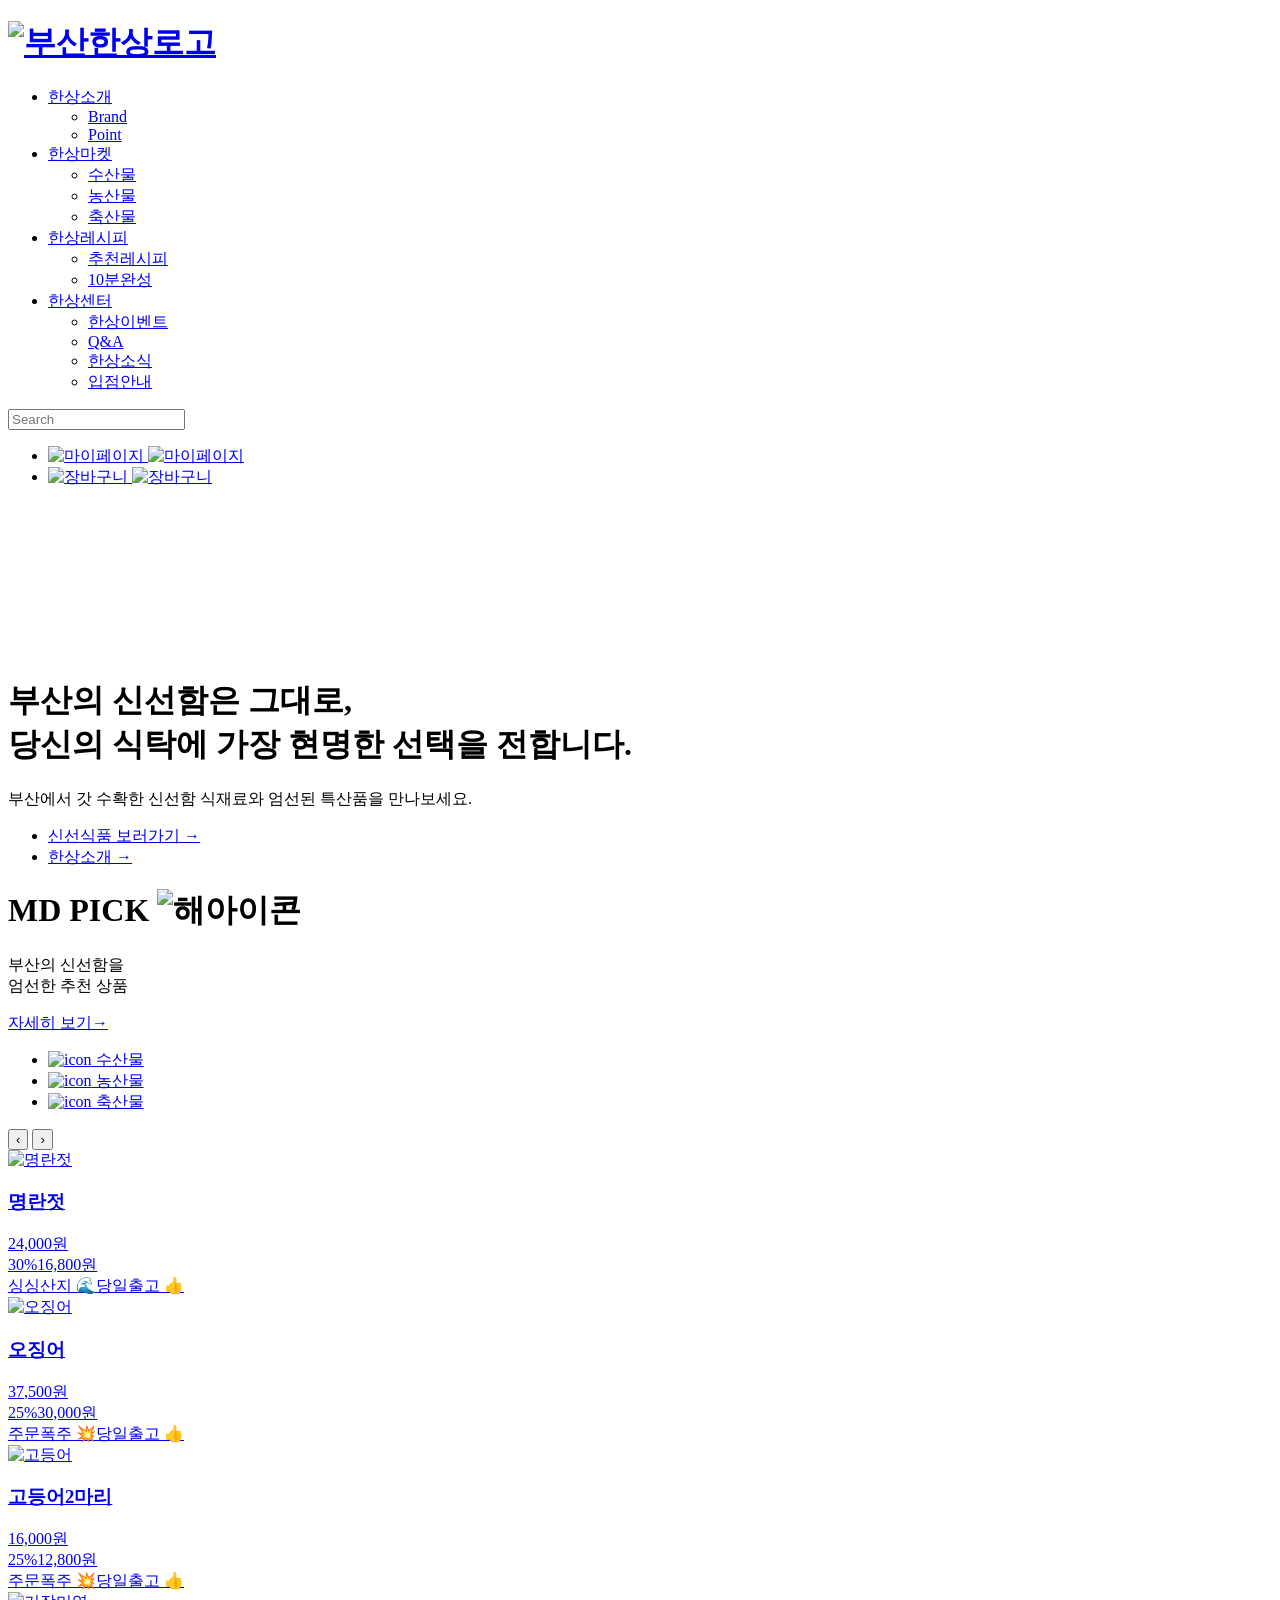
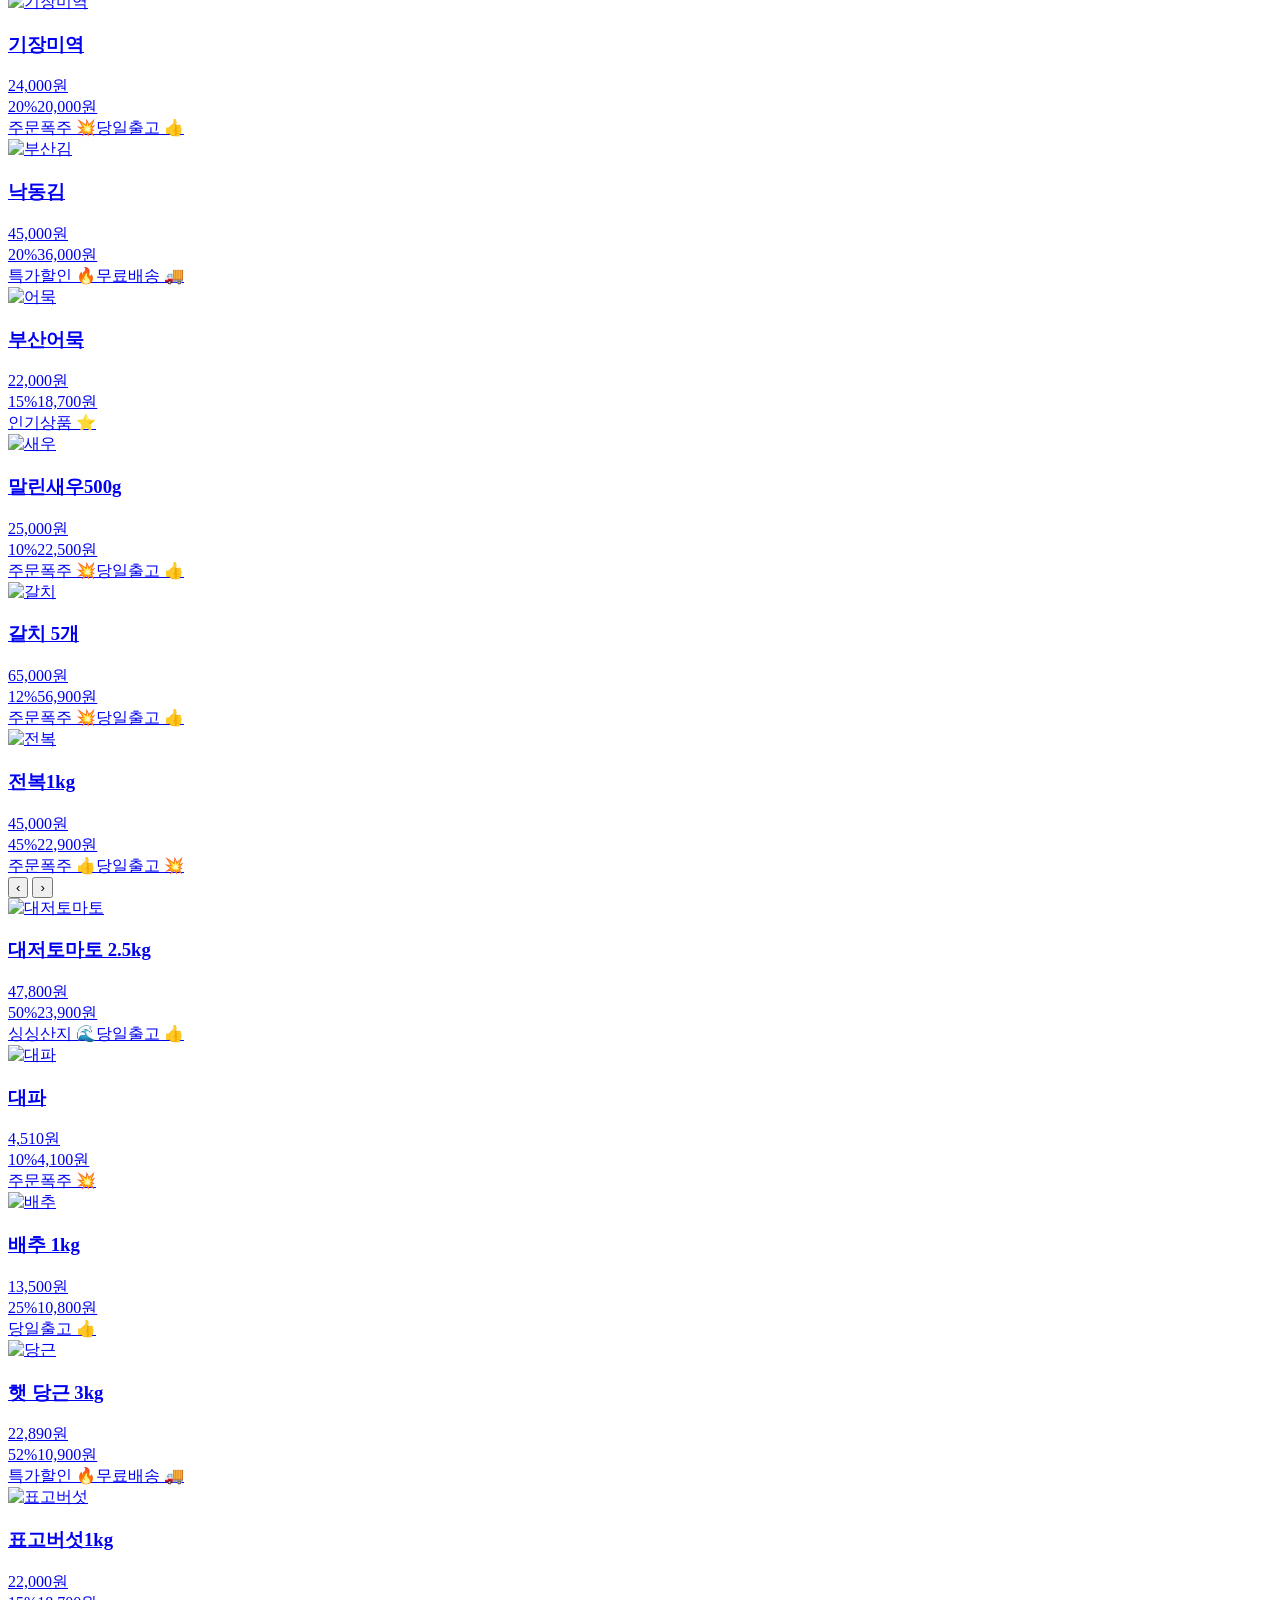
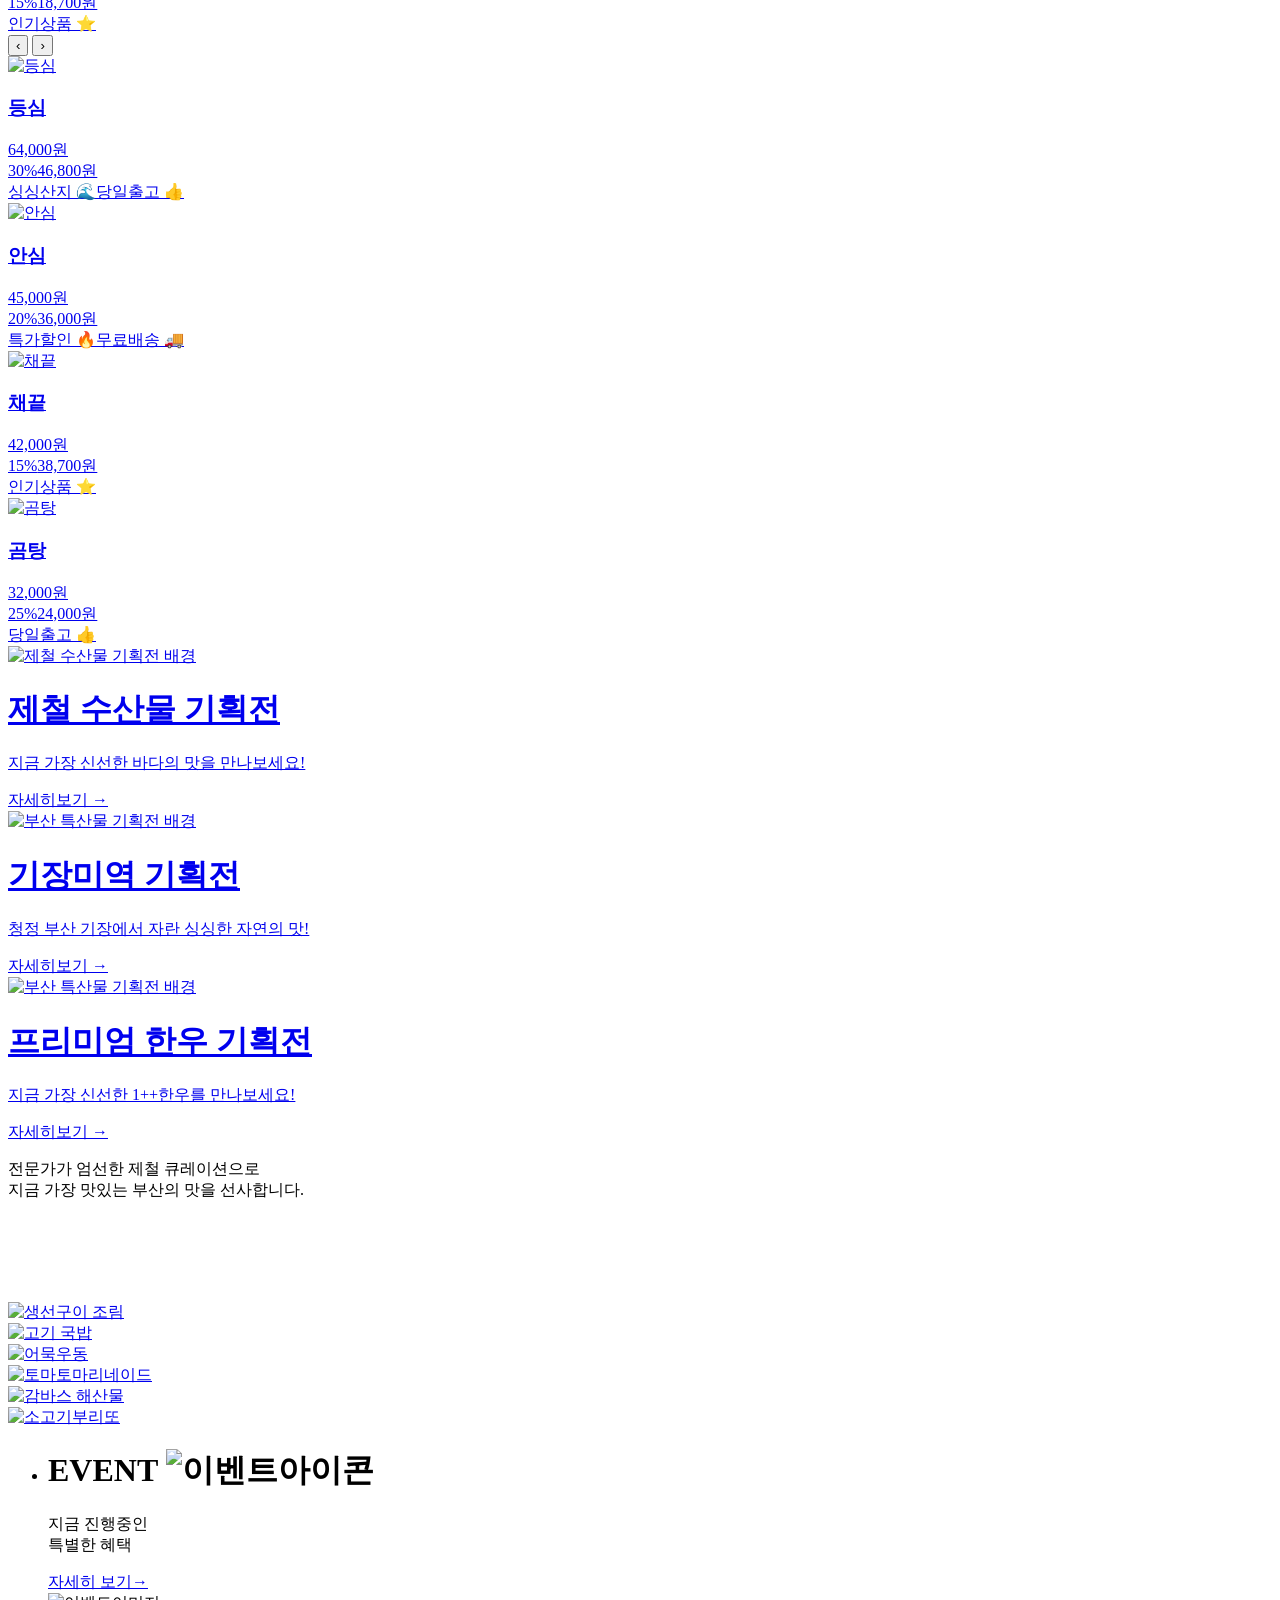
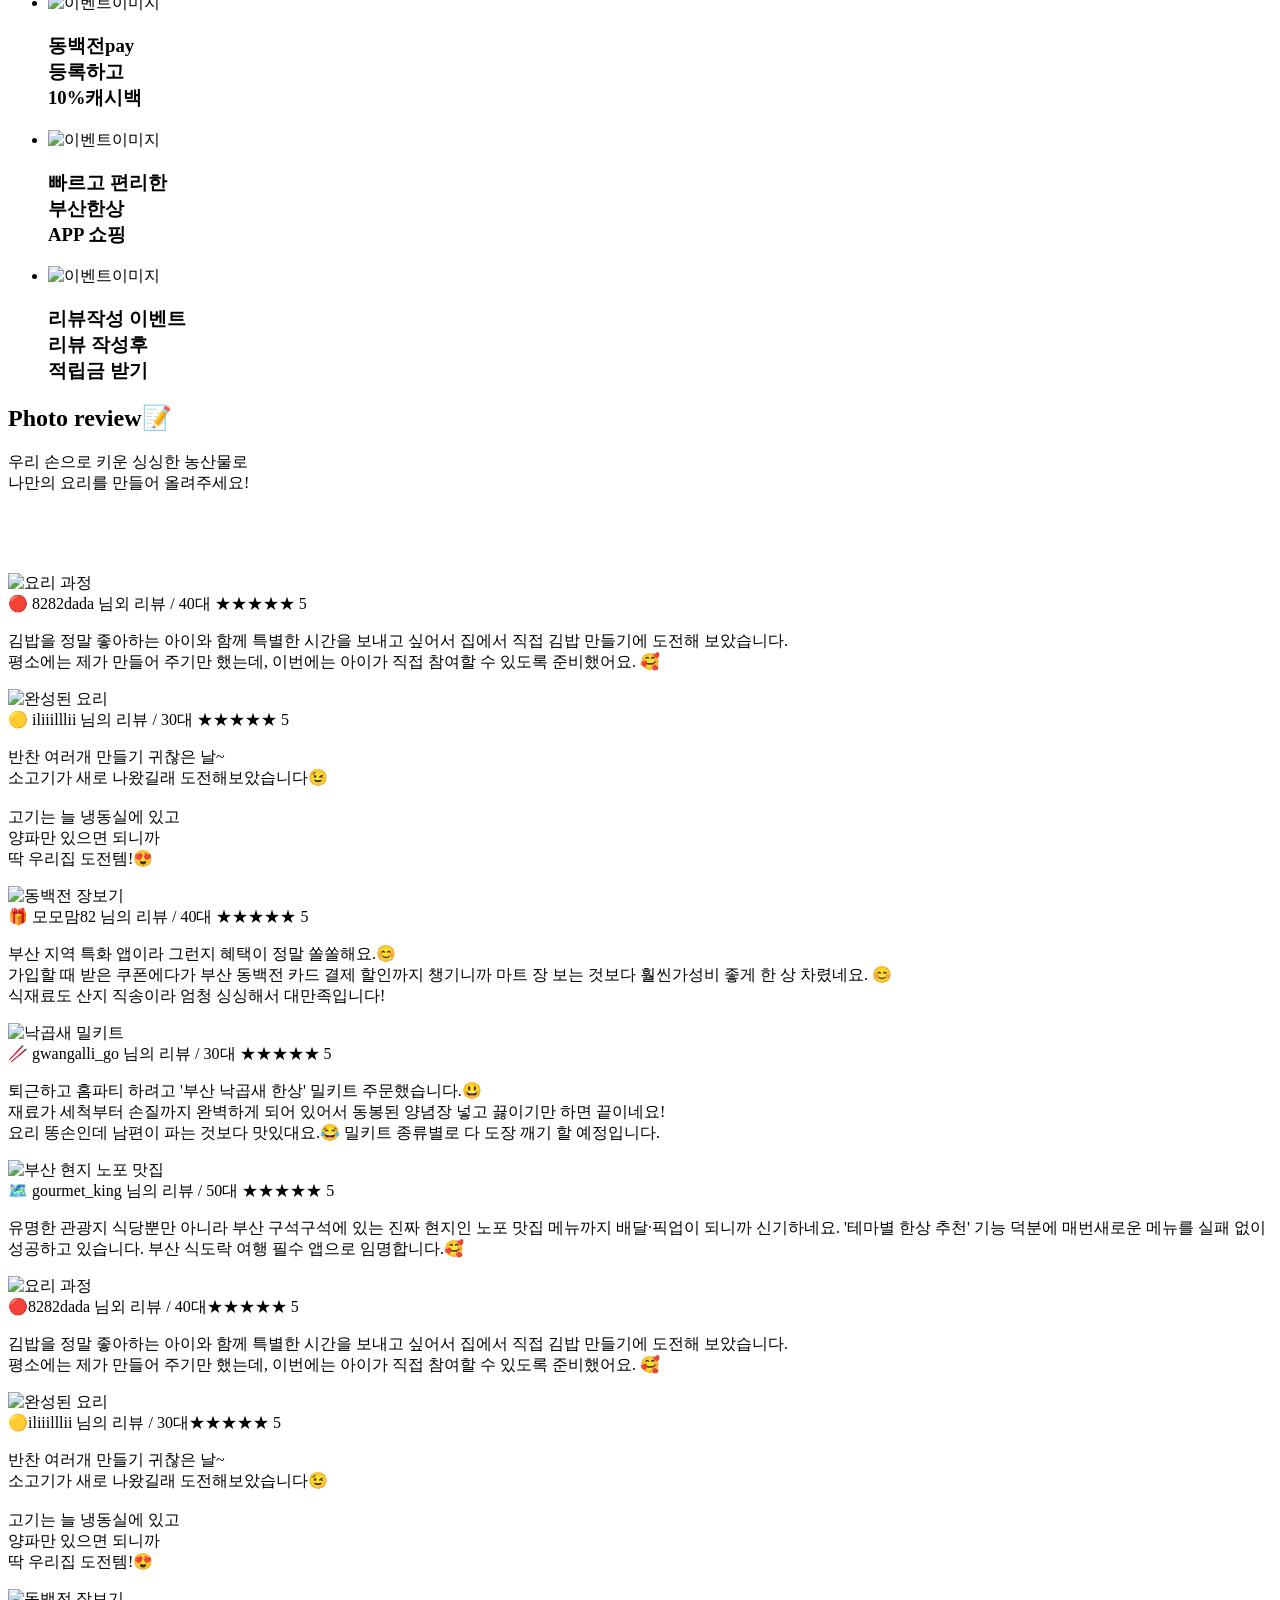
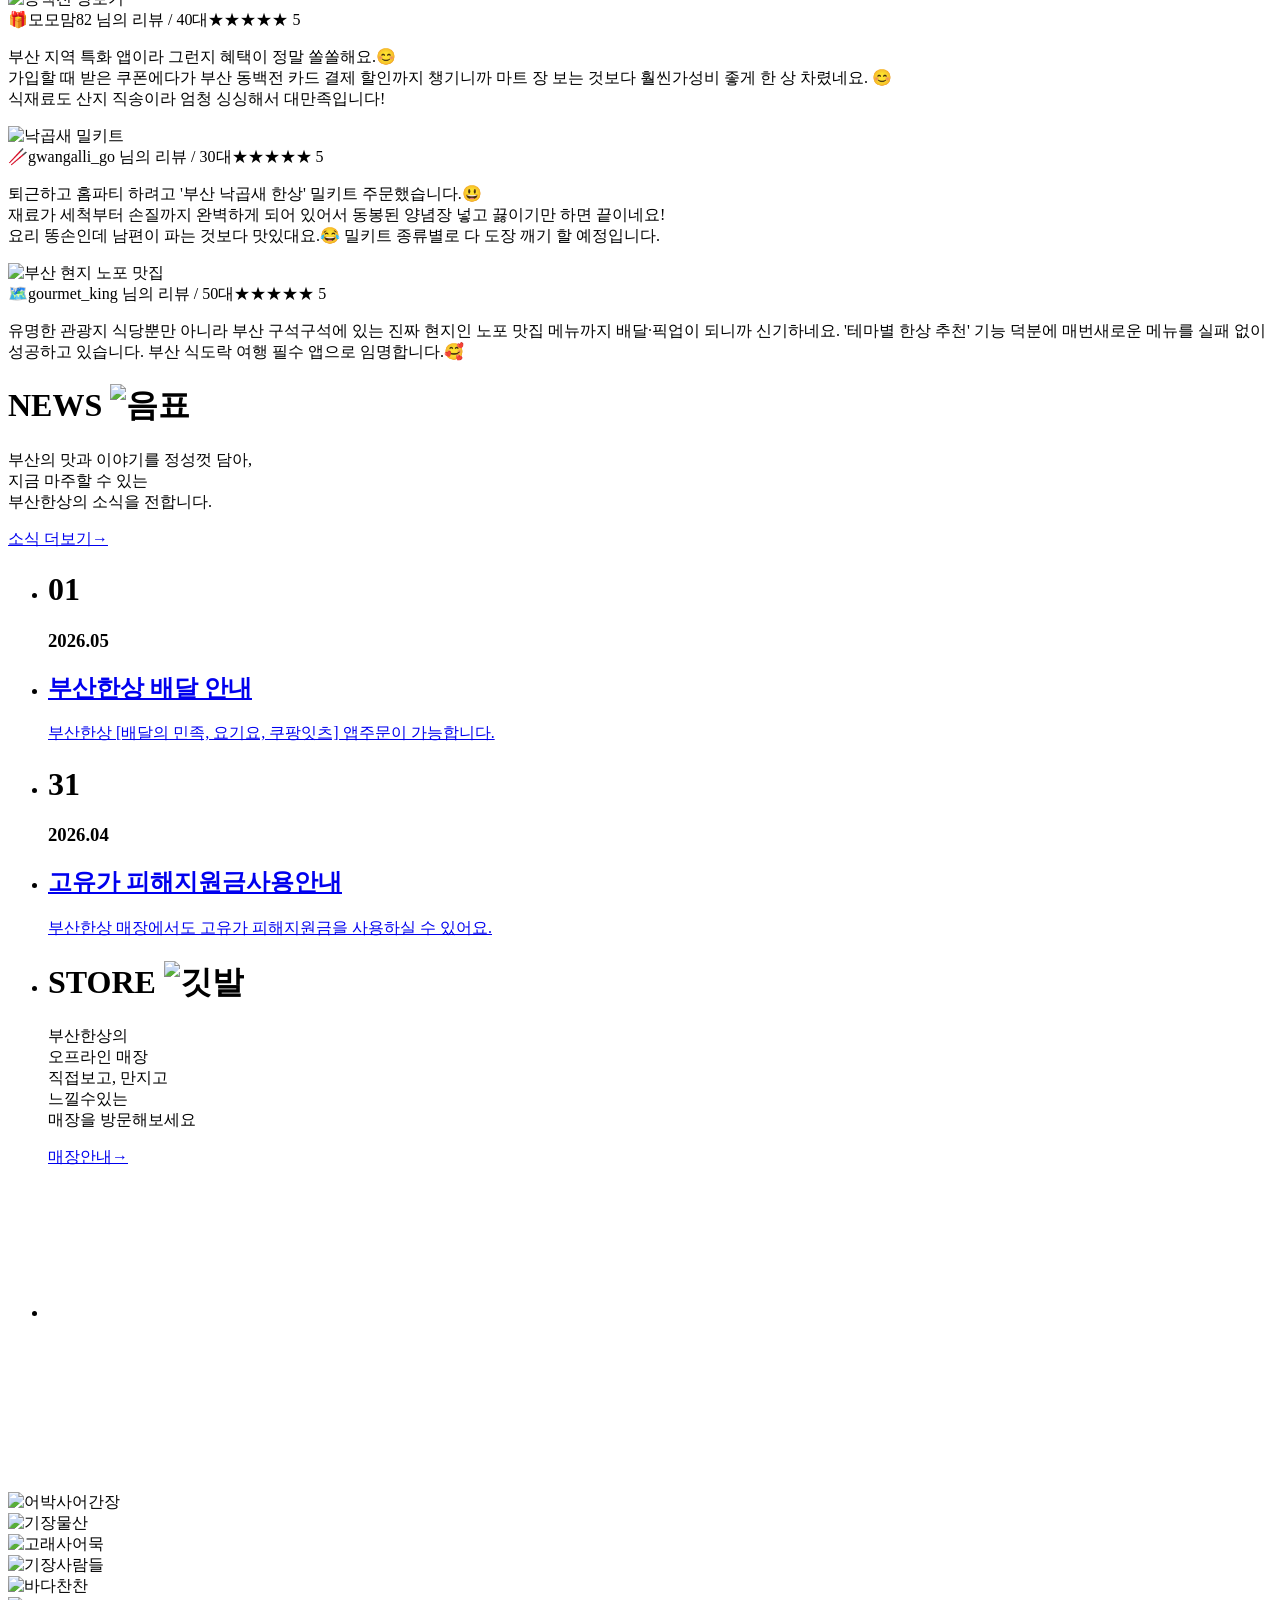
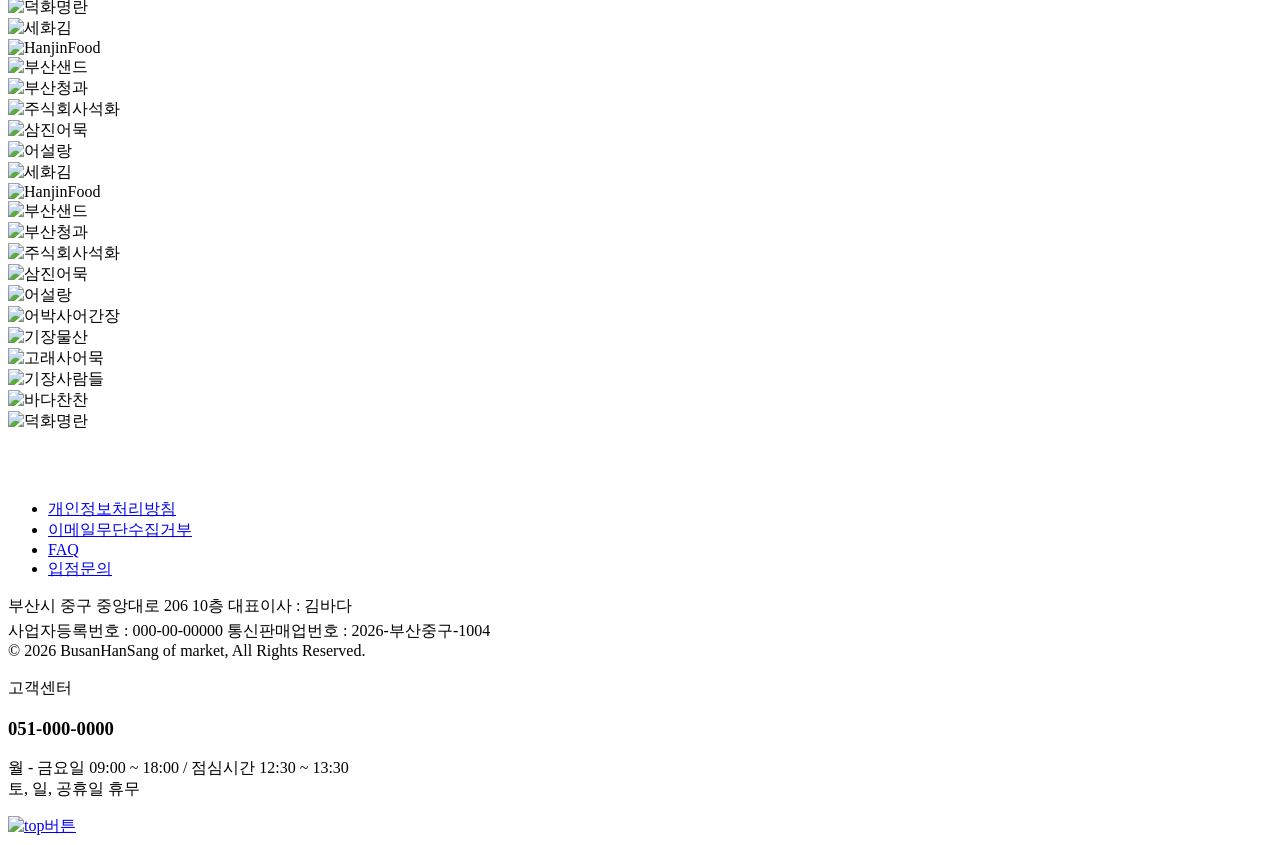
==== index.html @ f2220e13 "Add files via upload" ====
<!DOCTYPE html>
<html lang="ko">

<head>
    <meta charset="UTF-8">
    <meta name="viewport" content="width=1400">
    <title>부산한상</title>
    <!-- 파비콘 연결 -->
    <link rel="shortcut icon" href="./imges/apple-icon-120x120.png" type="image/x-icon">
    <!-- 외부 css 연결 -->
    <link rel="stylesheet" href="./css/style.css">
    <!-- CDN 형식으로 연결한 aosjs -->
    <link href="https://unpkg.com/aos@2.3.1/dist/aos.css" rel="stylesheet">

</head>

<body>
    <div id="wrap_wrap">
        <div id="wrap"><!-- 헤더전체랩 s -->
            <div class="header_wrap">
                <h1 class="logo">
                    <a href="./index.html">
                        <img src="./imges/main_logo.png" alt="부산한상로고">
                    </a>
                </h1>
                <ul id="gnb">
                    <li><a href="./sub_about.html">한상소개<div class="solid"></div></a>
                        <ul class="sub">
                            <li><a href="./sub_about.html#story_wrap">Brand</a></li>
                            <li><a href="./sub_about.html#c_wrap">Point</a></li>

                        </ul>
                    </li>
                    <li><a href="./sub_market.html">한상마켓<div class="solid"></div></a>
                        <ul class="sub">
                            <li><a href="./sub_market.html#sea_wrap">수산물</a></li>
                            <li><a href="./sub_market.html#farm_container">농산물</a></li>
                            <li><a href="./sub_market.html#meat_wrap">축산물</a></li>
                        </ul>
                    </li>
                    <li><a href="./sub_recipe.html">한상레시피<div class="solid"></div></a>
                        <ul class="sub">
                            <li><a href="./sub_recipe.html#recipe_wrap">추천레시피</a></li>
                            <li><a href="./sub_recipe.html#fast_wrap">10분완성</a></li>
                        </ul>
                    </li>
                    <li><a href="./sub_center.html">한상센터<div class="solid"></div></a>
                        <ul class="sub">
                            <li><a href="./sub_center.html#event_wrap">한상이벤트</a></li>
                            <li><a href="./sub_center.html#qa_wrap">Q&A</a></li>
                            <li><a href="./sub_center.html#news_wrap">한상소식</a></li>
                            <li><a href="./sub_center.html#join-wrap">입점안내</a></li>

                        </ul>
                    </li>

                </ul>
                <div class="search_box">
                    <input type="search" placeholder="Search">
                </div>
                <ul class="gnb_icon">

                    <li><a href="#">
                            <!-- 기본 장바구니 -->
                            <img src="./imges/me_icon1.png" alt="마이페이지" class="normal_img">
                            <!-- 호버 시 장바구니 -->
                            <img src="./imges/me_icon2.png" alt="마이페이지" class="hover_img">
                        </a></li>
                    <li><a href="#">
                            <!-- 기본 장바구니 -->
                            <img src="./imges/cart_icon1.png" alt="장바구니" class="normal_img">
                            <!-- 호버 시 장바구니 -->
                            <img src="./imges/cart_icon2.png" alt="장바구니" class="hover_img">
                        </a></li>
                </ul>

            </div>
            <div class="sub_bg"></div>
        </div><!-- 헤더전체랩 e -->
        <div id="main"><!-- 메인영상 s -->

            <video class="main-video" autoplay loop muted playsinline>
                <source src="./imges/seavideo.mp4" type="video/mp4">
            </video>
            <div class="main_title" data-aos="fade-left" data-aos-duration="1000">
                <h1>부산의 신선함은 그대로, <br>
                    당신의 식탁에 가장 현명한 선택을 전합니다.</h1>
                <p>
                    부산에서 갓 수확한 신선함 식재료와 엄선된 특산품을 만나보세요.
                </p>
                <ul class="button">
                    <li><a href="#">신선식품 보러가기 <span class="arrow">&rarr;</span></a></li>
                    <li><a href="#">한상소개 <span class="arrow">&rarr;</span></a></li>

                </ul>
            </div>
        </div><!-- 메인영상 e -->
        <div id="md_wrap"><!-- mdpick s-->
            <div class="text">
                <h1 data-aos="fade-left" data-aos-duration="1000">MD PICK <img src="./imges/sun_icon.png" alt="해아이콘">
                </h1>
                <p data-aos="fade-right" data-aos-duration="1000">부산의 신선함을<br>
                    엄선한 추천 상품</p>
                <a href="#" data-aos="fade-right" data-aos-duration="1000">자세히 보기<span class="arrow">&rarr;</span></a>
            </div>

            <div id="menu"><!-- 메뉴 리스트 s -->
                <div id="menu_wrapper">
                    <!-- 1. 탭  -->
                    <ul class="tabs" data-aos="fade-left" data-aos-duration="1000">
                        <li class="active">
                            <a href="#"><span tabs="#tab-farm"><img src="./imges/tab_icon1.png" alt="icon">
                                    수산물</span></a>
                        </li>
                        <li>
                            <a href="#"><span tabs="#tab-sea"><img src="./imges/tab_icon2.png" alt="icon">
                                    농산물</span></a>
                        </li>
                        <li>
                            <a href="#"><span tabs="#tab-meat"><img src="./imges/tab_icon3.png" alt="icon">
                                    축산물</span></a>
                        </li>

                    </ul>
                    <!-- 2. 컨테이너  -->
                    <div class="tab_container" data-aos="fade-left" data-aos-duration="1000">
                        <!-- 🐟 수산물  -->
                        <div id="tab-farm" class="tab_content active">
                            <div class="slider-wrapper">
                                <button class="nav-btn prev-btn">‹</button>
                                <button class="nav-btn next-btn">›</button>
                                <div class="slider-container">
                                    <div class="slider-track">
                                        <!-- 상품 1 ~ 8  -->
                                        <a href="#" class="product-card">
                                            <div class="image-box"><img src="./imges/food/food1.png" alt="명란젓"></div>
                                            <div class="content-box">
                                                <h3 class="product-title">명란젓</h3>
                                                <div class="original-price">24,000원</div>
                                                <div class="price-info"><span class="discount">30%</span><span
                                                        class="current-price">16,800원</span></div>
                                                <div class="badge-box"><span class="badge badge-blue">싱싱산지
                                                        🌊</span><span class="badge badge-orange">당일출고 👍</span></div>
                                            </div>
                                        </a>
                                        <a href="#" class="product-card">
                                            <div class="image-box"><img src="./imges/sea/sea_menu1.png" alt="오징어">
                                            </div>
                                            <div class="content-box">
                                                <h3 class="product-title">오징어</h3>
                                                <div class="original-price">37,500원</div>
                                                <div class="price-info"><span class="discount">25%</span><span
                                                        class="current-price">30,000원</span></div>
                                                <div class="badge-box"><span class="badge badge-blue">주문폭주
                                                        💥</span><span class="badge badge-orange">당일출고 👍</span></div>
                                            </div>
                                        </a>
                                        <a href="#" class="product-card">
                                            <div class="image-box"><img src="./imges/sea/sea_menu2.jpeg" alt="고등어">
                                            </div>
                                            <div class="content-box">
                                                <h3 class="product-title">고등어2마리</h3>
                                                <div class="original-price">16,000원</div>
                                                <div class="price-info"><span class="discount">25%</span><span
                                                        class="current-price">12,800원</span></div>
                                                <div class="badge-box"><span class="badge badge-blue">주문폭주
                                                        💥</span><span class="badge badge-orange">당일출고 👍</span></div>
                                            </div>
                                        </a>
                                        <a href="#" class="product-card">
                                            <div class="image-box"><img src="./imges/sea/sea_menu3.jpeg" alt="기장미역">
                                            </div>
                                            <div class="content-box">
                                                <h3 class="product-title">기장미역</h3>
                                                <div class="original-price">24,000원</div>
                                                <div class="price-info"><span class="discount">20%</span><span
                                                        class="current-price">20,000원</span></div>
                                                <div class="badge-box"><span class="badge badge-blue">주문폭주
                                                        💥</span><span class="badge badge-orange">당일출고 👍</span></div>
                                            </div>
                                        </a>
                                        <a href="#" class="product-card">
                                            <div class="image-box"><img src="./imges/food/food5.png" alt="부산김"></div>
                                            <div class="content-box">
                                                <h3 class="product-title">낙동김</h3>
                                                <div class="original-price">45,000원</div>
                                                <div class="price-info"><span class="discount">20%</span><span
                                                        class="current-price">36,000원</span></div>
                                                <div class="badge-box"><span class="badge badge-blue">특가할인
                                                        🔥</span><span class="badge badge-orange">무료배송 🚚</span></div>
                                            </div>
                                        </a>
                                        <a href="#" class="product-card">
                                            <div class="image-box"><img src="./imges/food/food4.png" alt="어묵"></div>
                                            <div class="content-box">
                                                <h3 class="product-title">부산어묵</h3>
                                                <div class="original-price">22,000원</div>
                                                <div class="price-info"><span class="discount">15%</span><span
                                                        class="current-price">18,700원</span></div>
                                                <div class="badge-box"><span class="badge badge-blue">인기상품 ⭐</span>
                                                </div>
                                            </div>
                                        </a>
                                        <a href="#" class="product-card">
                                            <div class="image-box"><img src="./imges/sea/sea_menu5.jpeg" alt="새우"></div>
                                            <div class="content-box">
                                                <h3 class="product-title">말린새우500g</h3>
                                                <div class="original-price">25,000원</div>
                                                <div class="price-info"><span class="discount">10%</span><span
                                                        class="current-price">22,500원</span></div>
                                                <div class="badge-box"><span class="badge badge-blue">주문폭주
                                                        💥</span><span class="badge badge-orange">당일출고 👍</span></div>
                                            </div>
                                        </a>
                                        <a href="#" class="product-card">
                                            <div class="image-box"><img src="./imges/sea/sea_menu7.png" alt="갈치"></div>
                                            <div class="content-box">
                                                <h3 class="product-title">갈치 5개</h3>
                                                <div class="original-price">65,000원</div>
                                                <div class="price-info"><span class="discount">12%</span><span
                                                        class="current-price">56,900원</span></div>
                                                <div class="badge-box"><span class="badge badge-blue">주문폭주
                                                        💥</span><span class="badge badge-orange">당일출고 👍</span></div>
                                            </div>
                                        </a>
                                        <a href="#" class="product-card">
                                            <div class="image-box"><img src="./imges/sea/sea_menu8.png" alt="전복"></div>
                                            <div class="content-box">
                                                <h3 class="product-title">전복1kg</h3>
                                                <div class="original-price">45,000원</div>
                                                <div class="price-info"><span class="discount">45%</span><span
                                                        class="current-price">22,900원</span></div>
                                                <div class="badge-box"><span class="badge badge-blue">주문폭주
                                                        👍</span><span class="badge badge-orange">당일출고 💥</span></div>
                                            </div>
                                        </a>
                                    </div>
                                </div>
                            </div>
                        </div>

                        <!-- 🌱 농산물  -->
                        <div id="tab-sea" class="tab_content">
                            <div class="slider-wrapper">
                                <button class="nav-btn prev-btn">‹</button>
                                <button class="nav-btn next-btn">›</button>
                                <div class="slider-container">
                                    <div class="slider-track">
                                        <!-- 수산물 상품 예시 데이터 -->
                                        <a href="#" class="product-card">
                                            <div class="image-box"><img src="./imges/farm/farm2.png" alt="대저토마토"></div>
                                            <div class="content-box">
                                                <h3 class="product-title">대저토마토 2.5kg</h3>
                                                <div class="original-price">47,800원</div>
                                                <div class="price-info"><span class="discount">50%</span><span
                                                        class="current-price">23,900원</span></div>
                                                <div class="badge-box"><span class="badge badge-blue">싱싱산지
                                                        🌊</span><span class="badge badge-orange">당일출고 👍</span></div>
                                            </div>
                                        </a>

                                        <a href="#" class="product-card">
                                            <div class="image-box"><img src="./imges/farm/farm5.png" alt="대파"></div>
                                            <div class="content-box">
                                                <h3 class="product-title">대파</h3>
                                                <div class="original-price">4,510원</div>
                                                <div class="price-info"><span class="discount">10%</span><span
                                                        class="current-price">4,100원</span></div>
                                                <div class="badge-box"><span class="badge badge-blue">주문폭주 💥</span>
                                                </div>
                                            </div>
                                        </a>

                                        <a href="#" class="product-card">
                                            <div class="image-box"><img src="./imges/farm/farm3.png" alt="배추"></div>
                                            <div class="content-box">
                                                <h3 class="product-title">배추 1kg</h3>
                                                <div class="original-price">13,500원</div>
                                                <div class="price-info"><span class="discount">25%</span><span
                                                        class="current-price">10,800원</span></div>
                                                <div class="badge-box"><span class="badge badge-orange">당일출고 👍</span>
                                                </div>
                                            </div>
                                        </a>
                                        <a href="#" class="product-card">
                                            <div class="image-box"><img src="./imges/farm/farm6.png" alt="당근"></div>
                                            <div class="content-box">
                                                <h3 class="product-title">햇 당근 3kg</h3>
                                                <div class="original-price">22,890원</div>
                                                <div class="price-info"><span class="discount">52%</span><span
                                                        class="current-price">10,900원</span></div>
                                                <div class="badge-box"><span class="badge badge-blue">특가할인
                                                        🔥</span><span class="badge badge-orange">무료배송 🚚</span></div>
                                            </div>
                                        </a>
                                        <a href="#" class="product-card">
                                            <div class="image-box"><img src="./imges/farm/farm1.png" alt="표고버섯"></div>
                                            <div class="content-box">
                                                <h3 class="product-title">표고버섯1kg</h3>
                                                <div class="original-price">22,000원</div>
                                                <div class="price-info"><span class="discount">15%</span><span
                                                        class="current-price">18,700원</span></div>
                                                <div class="badge-box"><span class="badge badge-blue">인기상품 ⭐</span>
                                                </div>
                                            </div>
                                        </a>
                                    </div>
                                </div>
                            </div>
                        </div>
                        <!-- 🥩축산물  -->
                        <div id="tab-meat" class="tab_content">
                            <div class="slider-wrapper">
                                <button class="nav-btn prev-btn">‹</button>
                                <button class="nav-btn next-btn">›</button>
                                <div class="slider-container">
                                    <div class="slider-track">

                                        <a href="#" class="product-card">
                                            <div class="image-box"><img src="./imges/meat/meat1.png" alt="등심"></div>
                                            <div class="content-box">
                                                <h3 class="product-title">등심</h3>
                                                <div class="original-price">64,000원</div>
                                                <div class="price-info"><span class="discount">30%</span><span
                                                        class="current-price">46,800원</span></div>
                                                <div class="badge-box"><span class="badge badge-blue">싱싱산지
                                                        🌊</span><span class="badge badge-orange">당일출고 👍</span></div>
                                            </div>
                                        </a>
                                        <a href="#" class="product-card">
                                            <div class="image-box"><img src="./imges/meat/meat2.jpg" alt="안심"></div>
                                            <div class="content-box">
                                                <h3 class="product-title">안심</h3>
                                                <div class="original-price">45,000원</div>
                                                <div class="price-info"><span class="discount">20%</span><span
                                                        class="current-price">36,000원</span></div>
                                                <div class="badge-box"><span class="badge badge-blue">특가할인
                                                        🔥</span><span class="badge badge-orange">무료배송 🚚</span></div>
                                            </div>
                                        </a>
                                        <a href="#" class="product-card">
                                            <div class="image-box"><img src="./imges/meat/meat3.jpg" alt="채끝"></div>
                                            <div class="content-box">
                                                <h3 class="product-title">채끝</h3>
                                                <div class="original-price">42,000원</div>
                                                <div class="price-info"><span class="discount">15%</span><span
                                                        class="current-price">38,700원</span></div>
                                                <div class="badge-box"><span class="badge badge-blue">인기상품 ⭐</span>
                                                </div>
                                            </div>
                                        </a>
                                        <a href="#" class="product-card">
                                            <div class="image-box"><img src="./imges/meat/meat4.jpg" alt="곰탕"></div>
                                            <div class="content-box">
                                                <h3 class="product-title">곰탕</h3>
                                                <div class="original-price">32,000원</div>
                                                <div class="price-info"><span class="discount">25%</span><span
                                                        class="current-price">24,000원</span></div>
                                                <div class="badge-box"><span class="badge badge-orange">당일출고 👍</span>
                                                </div>
                                            </div>
                                        </a>

                                    </div>
                                </div>
                            </div>
                        </div>
                    </div>
                </div>
            </div><!-- 메뉴 리스트 e-->
        </div><!-- mdpick e -->
        <div class="banner-slider-wrapper"><!-- 가로베너슬라이드s -->
            <div class="banner-container" data-aos="fade-up" data-aos-duration="1000">
                <div class="banner-track">
                    <a href="#" class="banner-card">
                        <div class="bg-image-box">
                            <img src="./imges/main_banner_image.png" alt="제철 수산물 기획전 배경">
                        </div>

                        <!-- 텍스트 및 버튼 콘텐츠 영역 -->
                        <div class="banner-content">
                            <h1 class="banner-title">제철 수산물 기획전</h1>
                            <p class="banner-subtitle">지금 가장 신선한 바다의 맛을 만나보세요!</p>
                            <div class="detail-btn">
                                자세히보기 <span class="arrow">&rarr;</span>
                            </div>
                        </div>
                    </a>

                    <!-- 슬라이드 2 -->
                    <a href="#" class="banner-card">
                        <div class="bg-image-box">
                            <img src="./imges/seafood_banner.png" alt="부산 특산물 기획전 배경">
                        </div>
                        <div class="banner-content">
                            <h1 class="banner-title">기장미역 기획전</h1>
                            <p class="banner-subtitle">청정 부산 기장에서 자란 싱싱한 자연의 맛!</p>
                            <div class="detail-btn">
                                자세히보기 <span class="arrow">&rarr;</span>
                            </div>
                        </div>
                    </a>
                    <!-- 슬라이드 3 -->
                    <a href="#" class="banner-card">
                        <div class="bg-image-box">
                            <img src="./imges/meat_banner.png" alt="부산 특산물 기획전 배경">
                        </div>
                        <div class="banner-content">
                            <h1 class="banner-title">프리미엄 한우 기획전</h1>
                            <p class="banner-subtitle">지금 가장 신선한 1++한우를 만나보세요!</p>
                            <div class="detail-btn">
                                자세히보기 <span class="arrow">&rarr;</span>
                            </div>
                        </div>
                    </a>

                </div><!-- .banner-track END -->
            </div><!-- .banner-container END -->

            <!-- 슬라이드 좌우 이동 컨트롤 버튼 
            <button type="button" class="slide-nav-btn prev-btn">&lt;</button>
            <button type="button" class="slide-nav-btn next-btn">&gt;</button>-->

        </div><!-- 가로베너슬라이드 e -->
        <div id="fix_banner"><!-- 고정배너 -->
            <p> 전문가가 엄선한 제철 큐레이션으로 <br>
                지금 가장 맛있는 부산의 맛을 선사합니다.</p>
        </div><!-- 고정배너 e-->
        <div class="insta-slider-wrapper"> <!-- 인스타 s -->
            <!-- 인스타그램 타이틀 -->
            <h3 class="insta-title" data-aos="fade-left" data-aos-duration="1000">
                INSTARGRAM <img src="./imges/instar_icon.png" alt="하트"></h3>
            <p data-aos="fade-right" data-aos-duration="1000">실시간 부산한상! 절대 놓치지 마세요</p>

            <div class="insta-slider-container">
                <div class="insta-slider-track" id="instaSliderTrack">

                    <!-- 피드 1 -->
                    <a href="https://instagram.com" target="_blank" class="insta-card">
                        <div class="insta-image-box">
                            <img src="./imges/instargram_image/imgi_1.png" alt="생선구이 조림">
                        </div>
                    </a>

                    <!-- 피드 2 -->
                    <a href="https://instagram.com" target="_blank" class="insta-card">
                        <div class="insta-image-box">
                            <img src="./imges/instargram_image/imgi_2.png" alt="고기 국밥">
                        </div>
                    </a>

                    <!-- 피드 3 -->
                    <a href="https://instagram.com" target="_blank" class="insta-card">
                        <div class="insta-image-box">
                            <img src="./imges/instargram_image/imgi_3.png" alt="어묵우동">
                        </div>
                    </a>

                    <!-- 피드 4 -->
                    <a href="https://instagram.com" target="_blank" class="insta-card">
                        <div class="insta-image-box">
                            <img src="./imges/instargram_image/imgi_4.png" alt="토마토마리네이드">
                        </div>
                    </a>
                    <!-- 피드 5 -->
                    <a href="https://instagram.com" target="_blank" class="insta-card">
                        <div class="insta-image-box">
                            <img src="./imges/instargram_image/imgi_5.png" alt="감바스 해산물">
                        </div>
                    </a>
                    <!-- 피드 6 -->
                    <a href="https://instagram.com" target="_blank" class="insta-card">
                        <div class="insta-image-box">
                            <img src="./imges/instargram_image/imgi_6.png" alt="소고기부리또">
                        </div>
                    </a>

                </div>
            </div>
        </div><!-- 인스타 e-->
        <div id="event_wrap" ><!-- 이벤트 s-->
            <ul class="event">
                <li class="title_1">
                    <h1 data-aos="fade-left" data-aos-duration="1000">EVENT <img src="./imges/event_icon.png"
                            alt="이벤트아이콘"></h1>
                    <P data-aos="fade-right" data-aos-duration="1000">지금 진행중인 <br>
                        특별한 혜택</P>
                    <a href="#" data-aos="fade-right" data-aos-duration="1000">자세히 보기<span
                            class="arrow">&rarr;</span></a>
                </li>
                <li class="bg" data-aos="fade-left" data-aos-duration="1000">
                    <img src="./imges/event_image1.png" alt="이벤트이미지">
                    <h3>동백전pay <br>등록하고 <br><span>10%캐시백</span></h3>


                </li>
                <li class="bg" data-aos="fade-left" data-aos-duration="1000">
                    <img src="./imges/event_image3.png" alt="이벤트이미지">
                    <h3>빠르고 편리한 <br>부산한상 <br><span>APP 쇼핑</span></h3>


                </li>
                <li class="bg" data-aos="fade-left" data-aos-duration="1000">
                    <img src="./imges/event_image2.png" alt="이벤트이미지">
                    <h3>리뷰작성 이벤트 <br>리뷰 작성후<br><span>적립금 받기</span></h3>


                </li>

            </ul>




        </div><!-- 이벤트 e-->
        <div class="review-banner-container"><!-- 포토리뷰s -->

            <!-- 왼쪽 콘텐츠  (고정) -->
            <div class="left-content">
                <h2 class="title" data-aos="fade-left" data-aos-duration="1000">Photo review📝</h2>
                <p class="subtitle" data-aos="fade-right" data-aos-duration="1000">
                    우리 손으로 키운 싱싱한 농산물로<br>
                    나만의 요리를 만들어 올려주세요!
                </p>
                <a href="#" data-aos="fade-right" data-aos-duration="1000">리뷰쓰러가기<span class="arrow">&rarr;</span></a>

                <div class="gallery-grid"  data-aos="fade-up" data-aos-duration="1000">
                    <div class="bg1-1">
                        <img src="./imges/1-1.png" alt="연기">
                    </div>
                    <div class="grid-item main-thumb">
                        <img src="./imges/1.png" alt="농산물 수확">
                    </div>

                </div>
            </div>

            <div class="right-content">

                <div class="review-auto-container">
                    <div class="review-track">

                        <!-- [1~5번] -->
                        <!-- 1 -->
                        <div class="review-card">
                            <div class="card-img-box">
                                <img src="./imges/r_2.png" alt="요리 과정">
                            </div>
                            <div class="card-body">
                                <div class="user-info">
                                    <span class="avatar">🔴</span>
                                    <span class="username">8282dada 님외 리뷰 / 40대</span>
                                    <span class="rating">★★★★★ <span class="score">5</span></span>
                                </div>
                                <p class="review-text">
                                    김밥을 정말 좋아하는 아이와 함께 특별한 시간을 보내고 싶어서 집에서 직접 김밥 만들기에 도전해 보았습니다.<br>평소에는 제가 만들어 주기만 했는데,
                                    이번에는
                                    아이가 직접 참여할 수 있도록 준비했어요. 🥰
                                </p>
                            </div>
                        </div>

                        <!-- 2 -->
                        <div class="review-card">
                            <div class="card-img-box">
                                <img src="./imges/r_3.png" alt="완성된 요리">
                            </div>
                            <div class="card-body">
                                <div class="user-info">
                                    <span class="avatar">🟡</span>
                                    <span class="username">iliiilllii 님의 리뷰 / 30대</span>
                                    <span class="rating">★★★★★ <span class="score">5</span></span>
                                </div>
                                <p class="review-text">
                                    반찬 여러개 만들기 귀찮은 날~<br>
                                    소고기가 새로 나왔길래 도전해보았습니다😉<br><br>
                                    고기는 늘 냉동실에 있고<br>
                                    양파만 있으면 되니까<br>
                                    딱 우리집 도전템!😍
                                </p>
                            </div>
                        </div>

                        <!-- 3 -->
                        <div class="review-card">
                            <div class="card-img-box">
                                <img src="./imges/r_4.png" alt="동백전 장보기">
                            </div>
                            <div class="card-body">
                                <div class="user-info">
                                    <span class="avatar">🎁</span>
                                    <span class="username">모모맘82 님의 리뷰 / 40대</span>
                                    <span class="rating">★★★★★ <span class="score">5</span></span>
                                </div>
                                <p class="review-text">
                                    부산 지역 특화 앱이라 그런지 혜택이 정말 쏠쏠해요.😊<br>가입할 때 받은 쿠폰에다가 부산 동백전 카드 결제 할인까지 챙기니까 마트 장 보는 것보다
                                    훨씬가성비 좋게 한 상 차렸네요. 😊<br> 식재료도 산지 직송이라 엄청 싱싱해서 대만족입니다!
                                </p>
                            </div>
                        </div>

                        <!-- 4 -->
                        <div class="review-card">
                            <div class="card-img-box">
                                <img src="./imges/r_1.png" alt="낙곱새 밀키트">
                            </div>
                            <div class="card-body">
                                <div class="user-info">
                                    <span class="avatar">🥢</span>
                                    <span class="username">gwangalli_go 님의 리뷰 / 30대</span>
                                    <span class="rating">★★★★★ <span class="score">5</span></span>
                                </div>
                                <p class="review-text">
                                    퇴근하고 홈파티 하려고 '부산 낙곱새 한상' 밀키트 주문했습니다.😃<br> 재료가 세척부터 손질까지 완벽하게 되어 있어서 동봉된 양념장 넣고 끓이기만
                                    하면
                                    끝이네요!<br>
                                    요리 똥손인데 남편이 파는 것보다 맛있대요.😂 밀키트 종류별로 다 도장 깨기 할 예정입니다.
                                </p>
                            </div>
                        </div>

                        <!-- 5 -->
                        <div class="review-card">
                            <div class="card-img-box">
                                <img src="./imges/r_5.png" alt="부산 현지 노포 맛집">
                            </div>
                            <div class="card-body">
                                <div class="user-info">
                                    <span class="avatar">🗺️</span>
                                    <span class="username">gourmet_king 님의 리뷰 / 50대</span>
                                    <span class="rating">★★★★★ <span class="score">5</span></span>
                                </div>
                                <p class="review-text">
                                    유명한 관광지 식당뿐만 아니라 부산 구석구석에 있는 진짜 현지인 노포 맛집 메뉴까지 배달·픽업이 되니까 신기하네요. '테마별 한상 추천' 기능 덕분에
                                    매번새로운 메뉴를 실패 없이 성공하고 있습니다. 부산 식도락 여행 필수 앱으로 임명합니다.🥰
                                </p>
                            </div>
                        </div>


                        <!-- 1번 복제 -->
                        <div class="review-card">
                            <div class="card-img-box"> <img src="./imges/r_2.png" alt="요리 과정"></div>
                            <div class="card-body">
                                <div class="user-info">
                                    <span class="avatar">🔴</span><span class="username">8282dada 님외 리뷰 /
                                        40대</span><span class="rating">★★★★★ <span class="score">5</span></span>
                                </div>
                                <p class="review-text">김밥을 정말 좋아하는 아이와 함께 특별한 시간을 보내고 싶어서 집에서 직접 김밥 만들기에 도전해 보았습니다.<br>
                                    평소에는
                                    제가
                                    만들어 주기만 했는데, 이번에는 아이가 직접 참여할 수 있도록 준비했어요. 🥰</p>
                            </div>
                        </div>

                        <!-- 2번 복제 -->
                        <div class="review-card">
                            <div class="card-img-box"> <img src="./imges/r_3.png" alt="완성된 요리"></div>
                            <div class="card-body">
                                <div class="user-info">
                                    <span class="avatar">🟡</span><span class="username">iliiilllii 님의 리뷰 /
                                        30대</span><span class="rating">★★★★★ <span class="score">5</span></span>
                                </div>
                                <p class="review-text"> 반찬 여러개 만들기 귀찮은 날~<br>
                                    소고기가 새로 나왔길래 도전해보았습니다😉<br><br>
                                    고기는 늘 냉동실에 있고<br>
                                    양파만 있으면 되니까<br>
                                    딱 우리집 도전템!😍
                            </div>
                        </div>

                        <!-- 3번 복제 -->
                        <div class="review-card">
                            <div class="card-img-box"><img src="./imges/r_4.png" alt="동백전 장보기"></div>
                            <div class="card-body">
                                <div class="user-info">
                                    <span class="avatar">🎁</span><span class="username">모모맘82 님의 리뷰 / 40대</span><span
                                        class="rating">★★★★★ <span class="score">5</span></span>
                                </div>
                                <p class="review-text">부산 지역 특화 앱이라 그런지 혜택이 정말 쏠쏠해요.😊<br>가입할 때 받은 쿠폰에다가 부산 동백전 카드 결제
                                    할인까지 챙기니까 마트 장 보는 것보다 훨씬가성비 좋게 한 상 차렸네요. 😊<br> 식재료도 산지 직송이라 엄청 싱싱해서 대만족입니다!
                            </div>
                        </div>

                        <!-- 4번 복제 -->
                        <div class="review-card">
                            <div class="card-img-box"><img src="./imges/2.jpg" alt="낙곱새 밀키트"></div>
                            <div class="card-body">
                                <div class="user-info">
                                    <span class="avatar">🥢</span><span class="username">gwangalli_go 님의 리뷰 /
                                        30대</span><span class="rating">★★★★★ <span class="score">5</span></span>
                                </div>
                                <p class="review-text"> 퇴근하고 홈파티 하려고 '부산 낙곱새 한상' 밀키트 주문했습니다.😃<br> 재료가 세척부터 손질까지 완벽하게 되어
                                    있어서 동봉된 양념장 넣고 끓이기만
                                    하면 끝이네요!<br>
                                    요리 똥손인데 남편이 파는 것보다 맛있대요.😂 밀키트 종류별로 다 도장 깨기 할 예정입니다.
                            </div>
                        </div>

                        <!-- 5번 복제 -->
                        <div class="review-card">
                            <div class="card-img-box"><img src="./imges/r_5.png" alt="부산 현지 노포 맛집"></div>
                            <div class="card-body">
                                <div class="user-info">
                                    <span class="avatar">🗺️</span><span class="username">gourmet_king 님의 리뷰 /
                                        50대</span><span class="rating">★★★★★ <span class="score">5</span></span>
                                </div>
                                <p class="review-text">유명한 관광지 식당뿐만 아니라 부산 구석구석에 있는 진짜 현지인 노포 맛집 메뉴까지 배달·픽업이 되니까 신기하네요.
                                    '테마별 한상 추천' 기능 덕분에
                                    매번새로운 메뉴를 실패 없이 성공하고 있습니다. 부산 식도락 여행 필수 앱으로 임명합니다.🥰
                            </div>
                        </div>

                    </div>
                </div>
            </div>

        </div><!-- 포토리뷰 e -->
        <div id="news_wrap"><!-- 뉴스 s-->
            <div class="news" >
                <h1 data-aos="fade-left" data-aos-duration="1000">NEWS <img src="./imges/news_icon.png" alt="음표"></h1>
                <P data-aos="fade-right" data-aos-duration="1000">부산의 맛과 이야기를 정성껏 담아,<br>지금 마주할 수 있는 <br>부산한상의 소식을 전합니다.</P>

                <a href="#" data-aos="fade-right" data-aos-duration="1000">소식 더보기<span class="arrow">&rarr;</span></a>

            </div>
            <div class="news_text" data-aos="fade-left" data-aos-duration="1000">
                <div class="textbox1">
                    <ul class="box1_inner">
                        <li>
                            <h1>01</h1>
                            <h3>2026.05</h3>
                        </li>
                        <li><a href="#">
                                <h2>부산한상 배달 안내</h2>
                                <p>부산한상 [배달의 민족, 요기요, 쿠팡잇츠] 앱주문이 가능합니다.</p>
                            </a></li>
                    </ul>
                </div>
                <div class="textbox2">
                    <ul class="box1_inner">
                        <li>
                            <h1>31</h1>
                            <h3>2026.04</h3>
                        </li>
                        <li><a href="#">
                                <h2>고유가 피해지원금사용안내</h2>
                                <p>
                                    부산한상 매장에서도 고유가 피해지원금을 사용하실 수 있어요.</p>
                            </a></li>
                    </ul>
                </div>

            </div>



        </div><!-- 뉴스 e-->
        <div id="store_wrap"><!-- 스토어 -->
            <ul class="store">
                <li >
                    <h1 data-aos="fade-left" data-aos-duration="1000">STORE <img src="./imges/store_icon.png" alt="깃발"></h1>
                    <P data-aos="fade-right" data-aos-duration="1000">
                        부산한상의 <br>
                        오프라인 매장 <br>
                        직접보고, 만지고<br>
                        느낄수있는<br>
                        매장을 방문해보세요</P>
                    <a href="#"data-aos="fade-right" data-aos-duration="1000">매장안내<span class="arrow">&rarr;</span></a>
                </li>


                <li data-aos="fade-left" data-aos-duration="1000" class="store-media-box">

                    <!-- 📸 1. 매장 사진 영역 -->
                    <div class="store-img">
                        <video src="./imges/storevideo.mp4" autoplay loop muted playsinline></video>
                    </div>

                    <!-- 📍 2. 지도 영역 -->
                    <div class="store-map">
                        <iframe
                            src="https://www.google.com/maps/embed?pb=!1m18!1m12!1m3!1d11512.162410288618!2d129.03172035106462!3d35.09178476578415!2m3!1f0!2f0!3f0!3m2!1i1024!2i768!4f13.1!3m3!1m2!1s0x3568e91025f4ee13%3A0x4e36234282dfc940!2z7ZWc7IOB!5e0!3m2!1sko!2skr!4v1781587642882!5m2!1sko!2skr"
                            style="border:0;" allowfullscreen="" loading="lazy"
                            referrerpolicy="no-referrer-when-downgrade"></iframe>
                    </div>

                </li>
            </ul>
        </div><!-- 스토어 e-->
        <div id="partner_wrap"> <!-- 파트너 s-->
            <div class="partner-section">
                <div class="partner-inner">

                    <!-- 첫 번째 줄: 왼쪽 라인 -->
                    <div class="partner-slider-row row-left">
                        <div class="partner-track" id="partnerTrackLeft">
                            <!-- 로고  12개 -->
                            <div class="partner-card"><img src="./imges/partner/p_logo1.png" alt="어박사어간장"></div>
                            <div class="partner-card"><img src="./imges/partner/p_logo2.png" alt="기장물산"></div>
                            <div class="partner-card"><img src="./imges/partner/p_logo3.png" alt="고래사어묵"></div>
                            <div class="partner-card"><img src="./imges/partner/p_logo4.png" alt="기장사람들"></div>
                            <div class="partner-card"><img src="./imges/partner/p_logo5.png" alt="바다찬찬"></div>
                            <div class="partner-card"><img src="./imges/partner/p_logo6.png" alt="덕화명란"></div>
                            <div class="partner-card"><img src="./imges/partner/p_logo7.png" alt="세화김"></div>
                            <div class="partner-card"><img src="./imges/partner/p_logo8.png" alt="HanjinFood"></div>
                            <div class="partner-card"><img src="./imges/partner/p_logo9.png" alt="부산샌드"></div>
                            <div class="partner-card"><img src="./imges/partner/p_logo10.png" alt="부산청과"></div>
                            <div class="partner-card"><img src="./imges/partner/p_logo11.png" alt="주식회사석화"></div>
                            <div class="partner-card"><img src="./imges/partner/p_logo12.png" alt="삼진어묵"></div>
                            <div class="partner-card"><img src="./imges/partner/p_logo13.png" alt="어설랑"></div>
                        </div>
                    </div>

                    <!-- 두 번째 줄: 오른쪽라인 -->
                    <div class="partner-slider-row row-right">
                        <div class="partner-track" id="partnerTrackRight">
                            <!-- 로고 12개 -->
                            <div class="partner-card"><img src="./imges/partner/p_logo7.png" alt="세화김"></div>
                            <div class="partner-card"><img src="./imges/partner/p_logo8.png" alt="HanjinFood"></div>
                            <div class="partner-card"><img src="./imges/partner/p_logo9.png" alt="부산샌드"></div>
                            <div class="partner-card"><img src="./imges/partner/p_logo10.png" alt="부산청과"></div>
                            <div class="partner-card"><img src="./imges/partner/p_logo11.png" alt="주식회사석화"></div>
                            <div class="partner-card"><img src="./imges/partner/p_logo12.png" alt="삼진어묵"></div>
                            <div class="partner-card"><img src="./imges/partner/p_logo13.png" alt="어설랑"></div>
                            <div class="partner-card"><img src="./imges/partner/p_logo1.png" alt="어박사어간장"></div>
                            <div class="partner-card"><img src="./imges/partner/p_logo2.png" alt="기장물산"></div>
                            <div class="partner-card"><img src="./imges/partner/p_logo3.png" alt="고래사어묵"></div>
                            <div class="partner-card"><img src="./imges/partner/p_logo4.png" alt="기장사람들"></div>
                            <div class="partner-card"><img src="./imges/partner/p_logo5.png" alt="바다찬찬"></div>
                            <div class="partner-card"><img src="./imges/partner/p_logo6.png" alt="덕화명란"></div>
                        </div>
                    </div>
                </div>
            </div>


        </div><!-- 파트너 e-->
        <div id="site-footer"><!-- 푸터 시작 -->
            <div class="footer-container">

                <!-- 왼쪽 구역 -->
                <div class="footer-left">
                    <h2 class="footer-logo"><img src="./imges/f_logo.png" alt=""></h2>

                    <ul class="footer-menu">
                        <li><a href="#privacy">개인정보처리방침</a></li>
                        <li><a href="#email-reject">이메일무단수집거부</a></li>
                        <li><a href="#faq">FAQ</a></li>
                        <li><a href="#partnership">입점문의</a></li>
                    </ul>

                    <div class="footer-info">
                        <p style="margin: 0;">
                            <span>부산시 중구 중앙대로 206 10층</span>
                            <span>대표이사 : 김바다</span>
                        </p>
                        <p style="margin: 4px 0 0 0;">
                            <span>사업자등록번호 : 000-00-00000</span>
                            <span>통신판매업번호 : 2026-부산중구-1004</span>
                        </p>
                        <div class="copyright">
                            &copy; 2026 BusanHanSang of market, All Rights Reserved.
                        </div>
                    </div>
                </div>

                <!-- 오른쪽 구역 -->
                <div class="footer-right">
                    <div class="footer-sns">
                        <a href="https://instagram.com" class="sns-btn" target="_blank" aria-label="인스타그램"><i
                                class="fa-brands fa-instagram"><img src="./imges/sns_insta.png" alt=""></i></a>
                        <a href="https://youtube.com" class="sns-btn" target="_blank" aria-label="유튜브"><i
                                class="fa-brands fa-youtube"><img src="./imges/sns_youtube.png" alt=""></i></a>
                        <a href="https://kakao.com" class="sns-btn" target="_blank" aria-label="카카오톡"><i
                                class="fa-comment fa-solid"><img src="./imges/sns_kakao.png" alt=""></i></a>
                    </div>
                    <div class="cs-box">
                        <span class="cs-label">고객센터</span>
                        <h3 class="cs-number">051-000-0000</h3>
                        <p class="cs-hours">
                            월 - 금요일 09:00 ~ 18:00 / 점심시간 12:30 ~ 13:30<br>
                            토, 일, 공휴일 휴무
                        </p>
                    </div>
                </div>

            </div>

        </div><!-- 푸터 끝 -->
    </div>

    <!-- 탑 버튼 -->
    <a href="#" class="top_btn"><img src="./imges/top_btn.png" alt="top버튼" /></a>
    <!-- 마우스 -->
    <div id="cursor"></div>

    <!-- aos -->
    <script src="https://unpkg.com/aos@2.3.1/dist/aos.js"></script>
    <script>
        AOS.init();
    </script>
    <!-- CDN형식으로 연결한 aosjs -->
    <script src="./js/jquery-4.0.0.min.js"></script>
    <!-- 외부 js 연결 -->
    <script src="./js/script.js"></script>


</body>

</html>
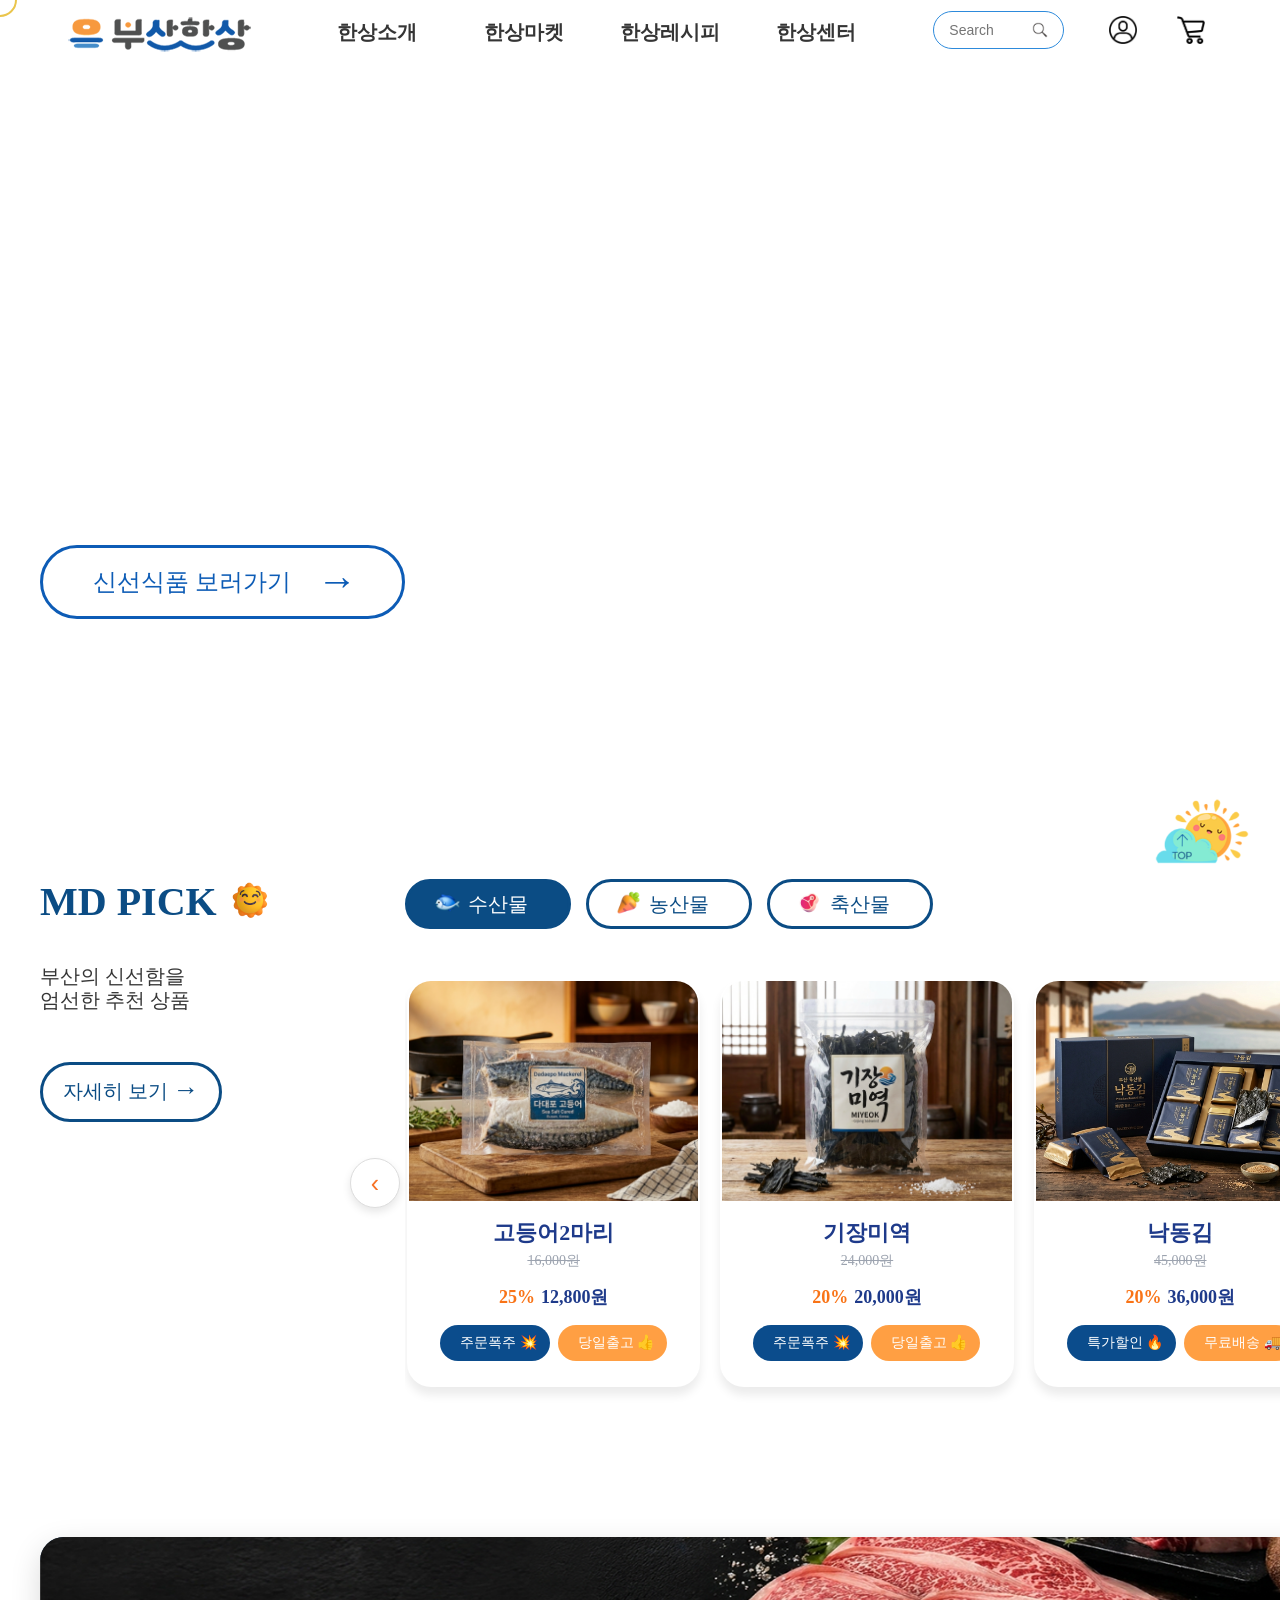
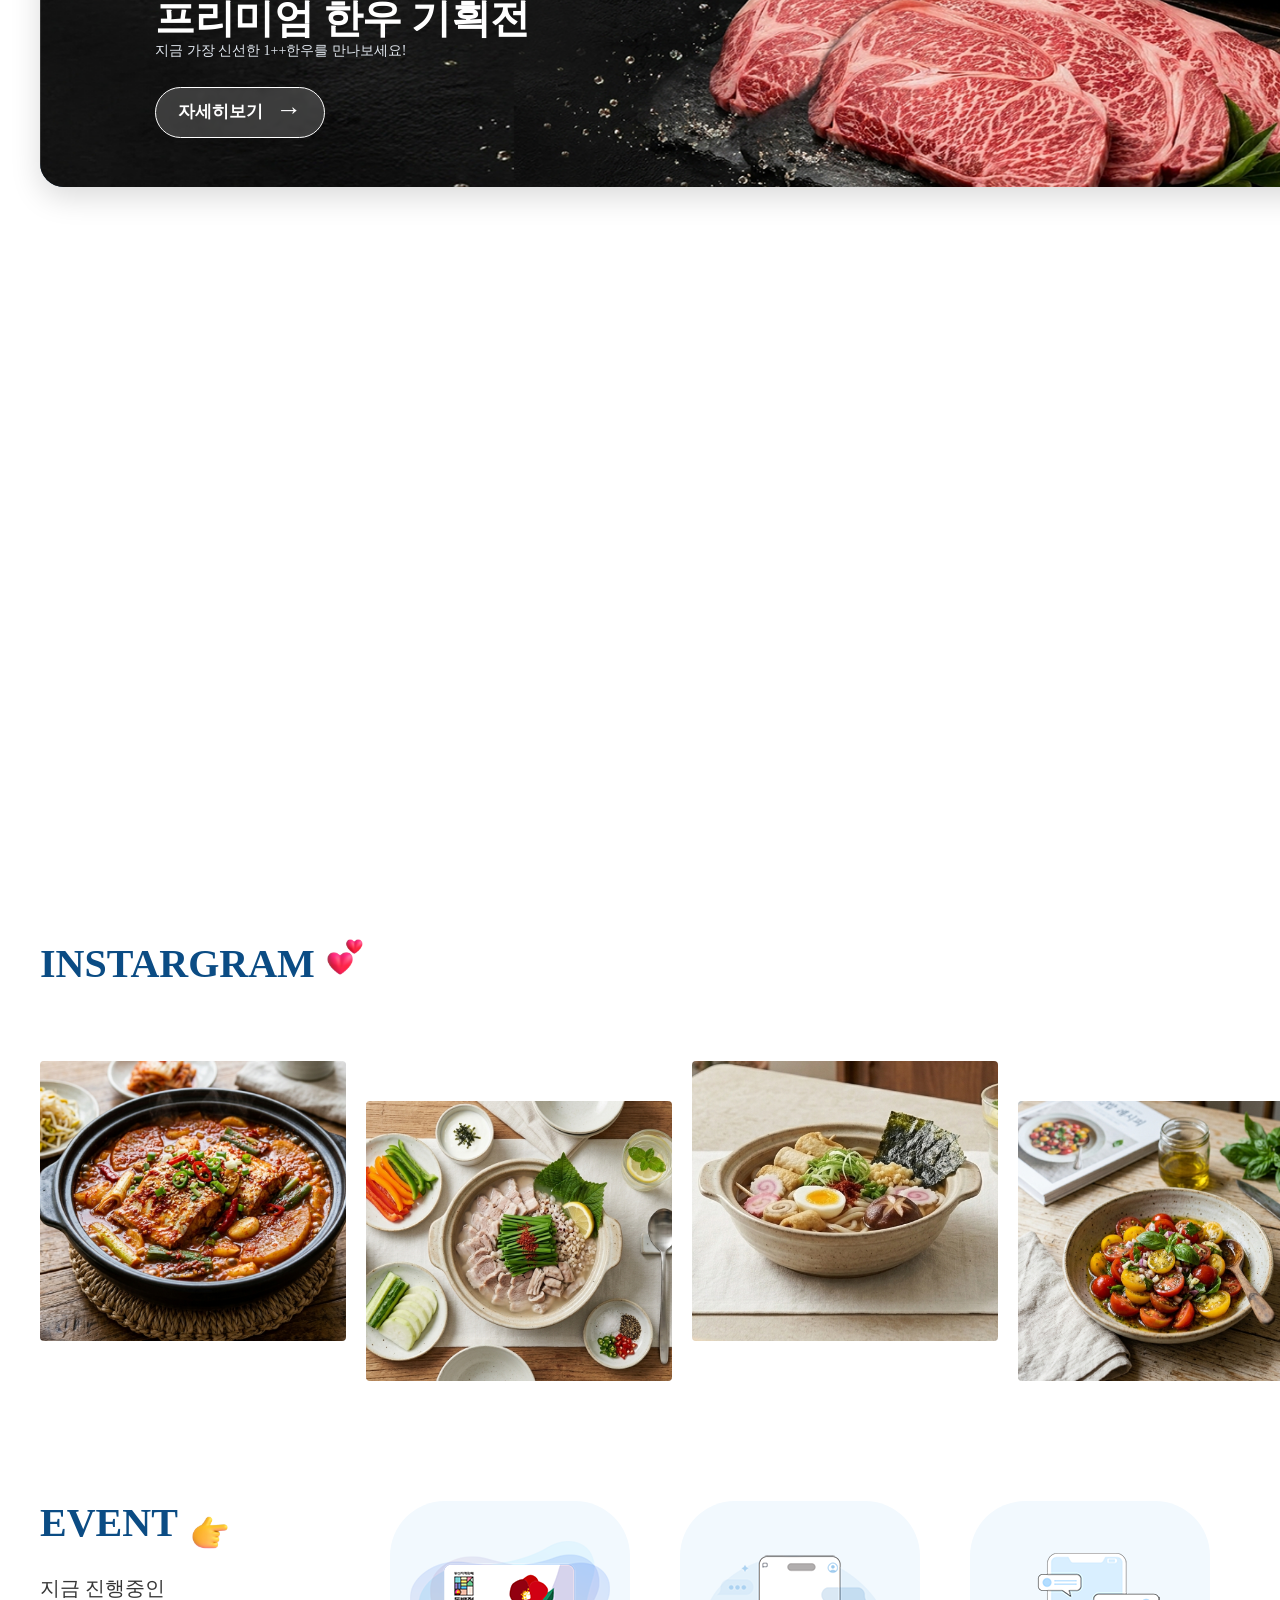
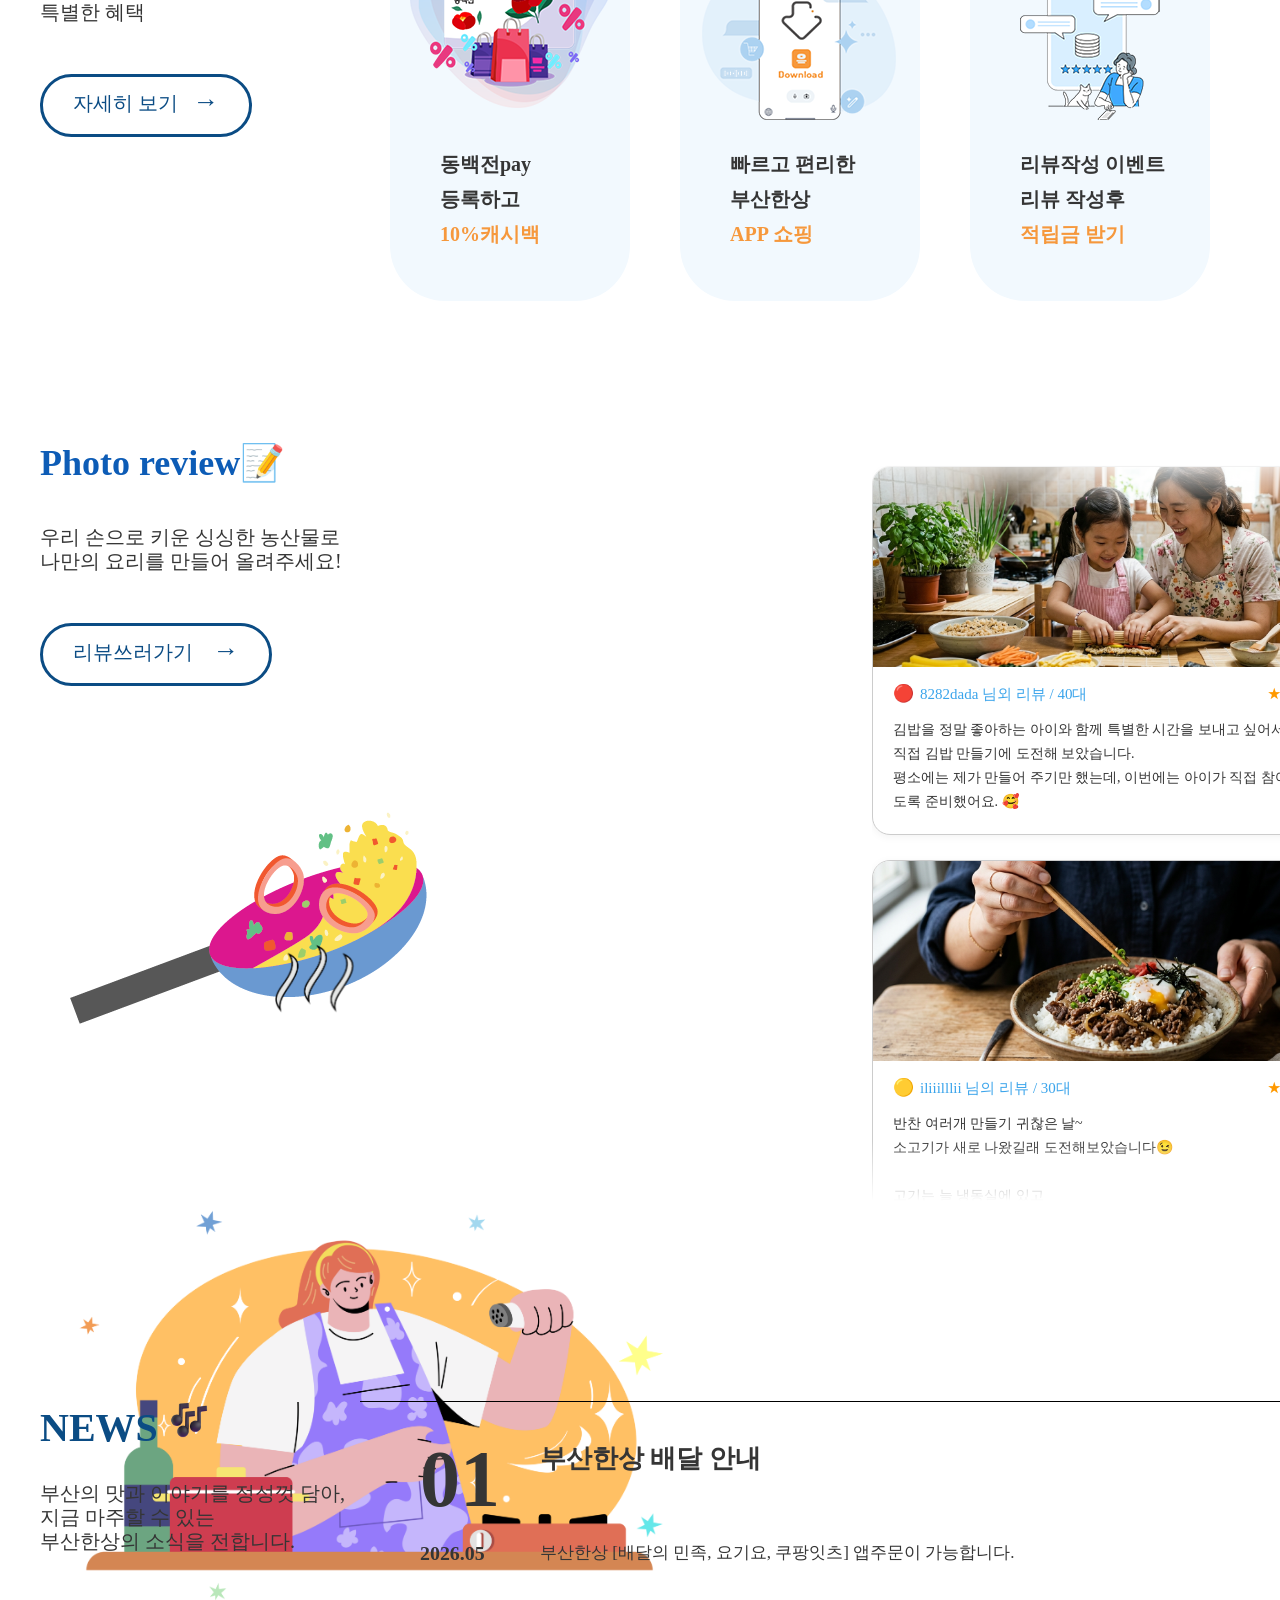
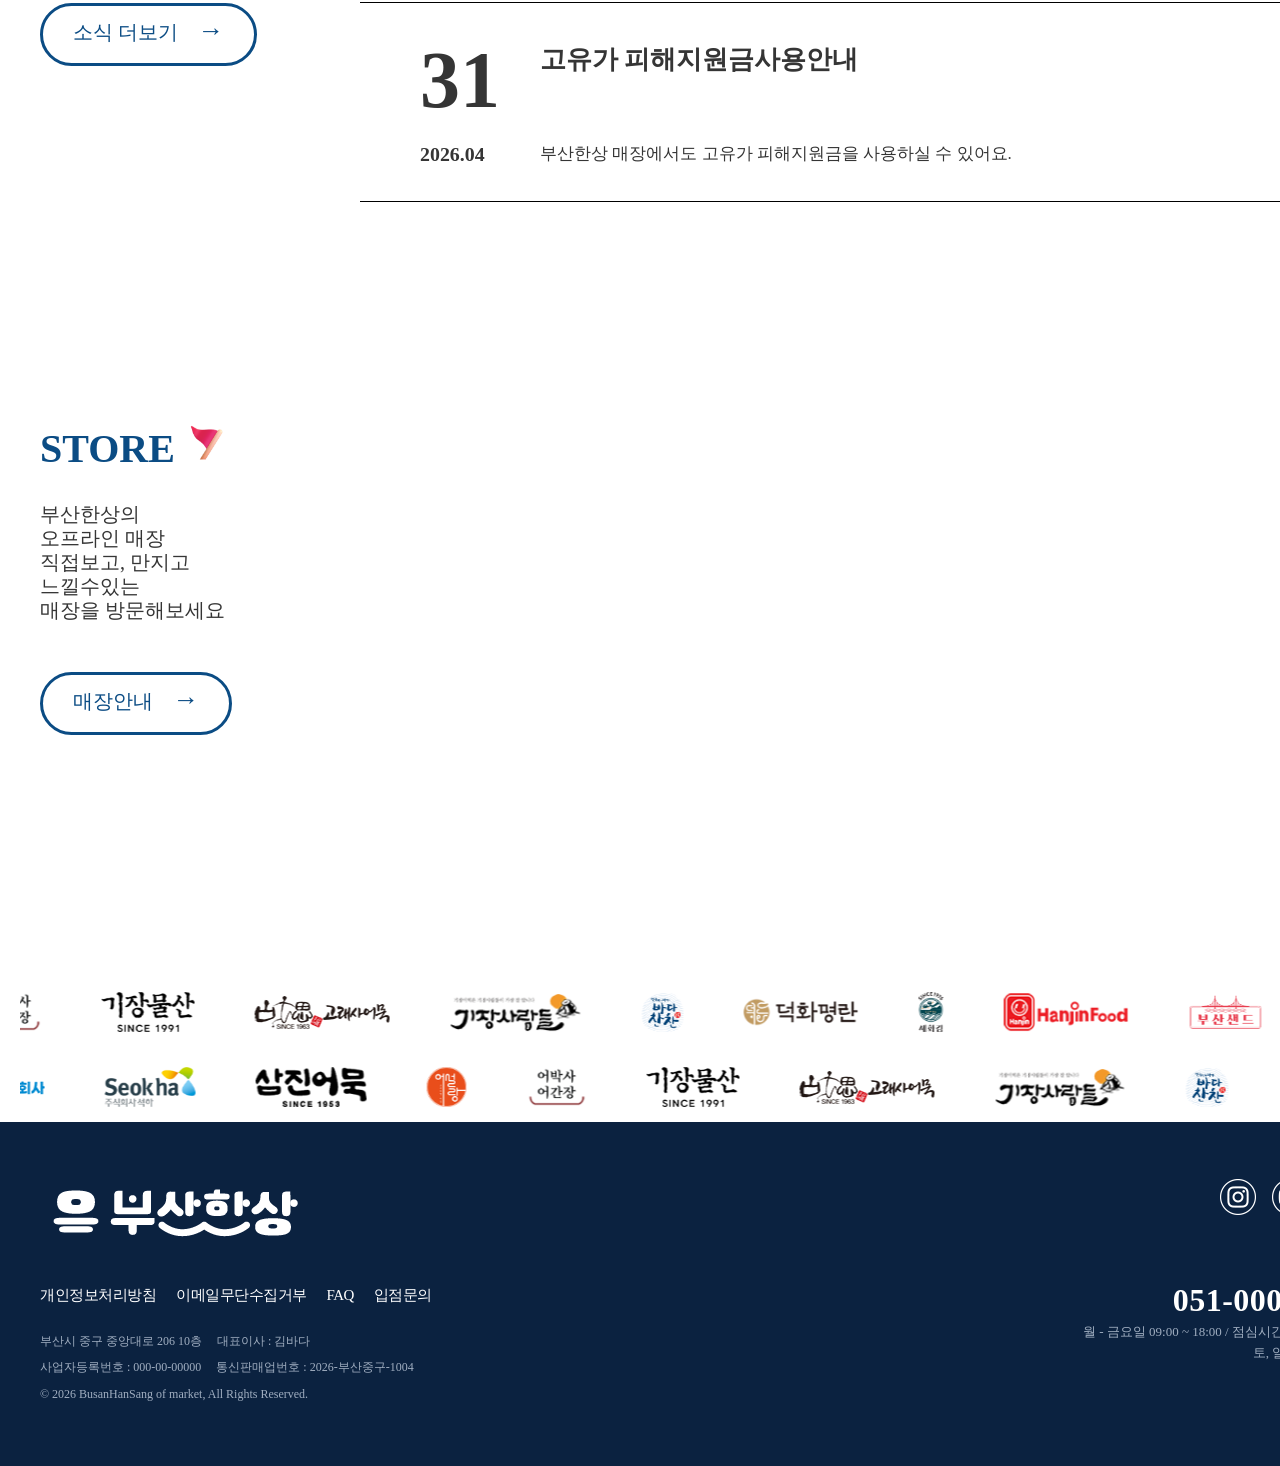
==== commit ec1cb06b: "Update index.html" ====
--- a/index.html
+++ b/index.html
@@ -478,7 +478,7 @@
                 </div>
             </div>
         </div><!-- 인스타 e-->
-        <div id="event_wrap" ><!-- 이벤트 s-->
+        <div id="event_wrap"><!-- 이벤트 s-->
             <ul class="event">
                 <li class="title_1">
                     <h1 data-aos="fade-left" data-aos-duration="1000">EVENT <img src="./imges/event_icon.png"
@@ -524,9 +524,12 @@
                 </p>
                 <a href="#" data-aos="fade-right" data-aos-duration="1000">리뷰쓰러가기<span class="arrow">&rarr;</span></a>
 
-                <div class="gallery-grid"  data-aos="fade-up" data-aos-duration="1000">
+                <div class="gallery-grid" data-aos="fade-up" data-aos-duration="1000">
                     <div class="bg1-1">
                         <img src="./imges/1-1.png" alt="연기">
+                    </div>
+                    <div class="bg1-2">
+                        <img src="./imges/2.png" alt="후라이팬">
                     </div>
                     <div class="grid-item main-thumb">
                         <img src="./imges/1.png" alt="농산물 수확">
@@ -717,9 +720,10 @@
 
         </div><!-- 포토리뷰 e -->
         <div id="news_wrap"><!-- 뉴스 s-->
-            <div class="news" >
+            <div class="news">
                 <h1 data-aos="fade-left" data-aos-duration="1000">NEWS <img src="./imges/news_icon.png" alt="음표"></h1>
-                <P data-aos="fade-right" data-aos-duration="1000">부산의 맛과 이야기를 정성껏 담아,<br>지금 마주할 수 있는 <br>부산한상의 소식을 전합니다.</P>
+                <P data-aos="fade-right" data-aos-duration="1000">부산의 맛과 이야기를 정성껏 담아,<br>지금 마주할 수 있는 <br>부산한상의 소식을 전합니다.
+                </P>
 
                 <a href="#" data-aos="fade-right" data-aos-duration="1000">소식 더보기<span class="arrow">&rarr;</span></a>
 
@@ -758,15 +762,16 @@
         </div><!-- 뉴스 e-->
         <div id="store_wrap"><!-- 스토어 -->
             <ul class="store">
-                <li >
-                    <h1 data-aos="fade-left" data-aos-duration="1000">STORE <img src="./imges/store_icon.png" alt="깃발"></h1>
+                <li>
+                    <h1 data-aos="fade-left" data-aos-duration="1000">STORE <img src="./imges/store_icon.png" alt="깃발">
+                    </h1>
                     <P data-aos="fade-right" data-aos-duration="1000">
                         부산한상의 <br>
                         오프라인 매장 <br>
                         직접보고, 만지고<br>
                         느낄수있는<br>
                         매장을 방문해보세요</P>
-                    <a href="#"data-aos="fade-right" data-aos-duration="1000">매장안내<span class="arrow">&rarr;</span></a>
+                    <a href="#" data-aos="fade-right" data-aos-duration="1000">매장안내<span class="arrow">&rarr;</span></a>
                 </li>
 
 
@@ -908,4 +913,4 @@
 
 </body>
 
-</html>+</html>
--- a/css/style.css
+++ b/css/style.css
@@ -0,0 +1,1934 @@
+ * {
+     padding: 0;
+     margin: 0;
+ }
+
+ a {
+     color: inherit;
+     text-decoration: none;
+ }
+
+ ul {
+     list-style: none;
+ }
+
+ body {
+     min-width: 1400px;
+     font-family: 'Paperozi';
+     font-size: 17px;
+     line-height: 24px;
+     color: rgb(53, 53, 53);
+ }
+
+ #wrap_wrap {
+     min-width: 1400px;
+     overflow: hidden;
+ }
+
+ @font-face {
+     font-family: 'Paperozi';
+     src: url('https://cdn.jsdelivr.net/gh/projectnoonnu/2408-3@1.0/Paperlogy-1Thin.woff2') format('woff2');
+     font-weight: 100;
+     font-display: swap;
+ }
+
+ @font-face {
+     font-family: 'Paperozi';
+     src: url('https://cdn.jsdelivr.net/gh/projectnoonnu/2408-3@1.0/Paperlogy-2ExtraLight.woff2') format('woff2');
+     font-weight: 200;
+     font-display: swap;
+ }
+
+ @font-face {
+     font-family: 'Paperozi';
+     src: url('https://cdn.jsdelivr.net/gh/projectnoonnu/2408-3@1.0/Paperlogy-3Light.woff2') format('woff2');
+     font-weight: 300;
+     font-display: swap;
+ }
+
+ @font-face {
+     font-family: 'Paperozi';
+     src: url('https://cdn.jsdelivr.net/gh/projectnoonnu/2408-3@1.0/Paperlogy-4Regular.woff2') format('woff2');
+     font-weight: 400;
+     font-display: swap;
+ }
+
+ @font-face {
+     font-family: 'Paperozi';
+     src: url('https://cdn.jsdelivr.net/gh/projectnoonnu/2408-3@1.0/Paperlogy-5Medium.woff2') format('woff2');
+     font-weight: 500;
+     font-display: swap;
+ }
+
+ @font-face {
+     font-family: 'Paperozi';
+     src: url('https://cdn.jsdelivr.net/gh/projectnoonnu/2408-3@1.0/Paperlogy-6SemiBold.woff2') format('woff2');
+     font-weight: 600;
+     font-display: swap;
+ }
+
+ @font-face {
+     font-family: 'Paperozi';
+     src: url('https://cdn.jsdelivr.net/gh/projectnoonnu/2408-3@1.0/Paperlogy-7Bold.woff2') format('woff2');
+     font-weight: 700;
+     font-display: swap;
+ }
+
+ @font-face {
+     font-family: 'Paperozi';
+     src: url('https://cdn.jsdelivr.net/gh/projectnoonnu/2408-3@1.0/Paperlogy-8ExtraBold.woff2') format('woff2');
+     font-weight: 800;
+     font-display: swap;
+ }
+
+ @font-face {
+     font-family: 'Paperozi';
+     src: url('https://cdn.jsdelivr.net/gh/projectnoonnu/2408-3@1.0/Paperlogy-9Black.woff2') format('woff2');
+     font-weight: 900;
+     font-display: swap;
+ }
+
+
+ @font-face {
+     font-family: 'SchoolSafetyPoster';
+     src: url('https://cdn.jsdelivr.net/gh/projectnoonnu/2511-1@1.0/HakgyoansimPosterB.woff2') format('woff2');
+     font-weight: normal;
+     font-display: swap;
+ }
+
+
+
+ /*-- 헤더 --*/
+ #wrap {
+     width: 100%;
+     margin: auto;
+ }
+
+ .header_wrap {
+     display: flex;
+     justify-content: space-between;
+     align-items: center;
+     position: fixed;
+     top: 0;
+     left: 50%;
+     transform: translateX(-50%);
+     width: 100%;
+     height: 60px;
+     background-color: rgba(255, 255, 255, 0.637);
+     backdrop-filter: blur(5px);
+     box-sizing: border-box;
+     padding: 0 50px 0 60px;
+     gap: 20px;
+     z-index: 9999;
+ }
+
+ /*-- gnb --*/
+ #gnb {
+     width: 50%;
+     height: 60px;
+     margin: auto;
+     text-transform: uppercase;
+     text-align: center;
+ }
+
+ #gnb>li {
+     float: left;
+     width: 25%;
+ }
+
+ #gnb>li>a {
+     display: block;
+     font-size: 20px;
+     padding: 20px 0 0;
+ }
+
+ #gnb>li>a:hover {
+     color: #0f89f3;
+ }
+
+ .solid {
+     width: 100%;
+     margin: auto;
+     margin-top: 10px;
+     height: 5px;
+     background: #0f89f3;
+     visibility: hidden;
+     opacity: 0;
+     transform: scaleX(0);
+     transition-property: opacity, transform;
+     transition-duration: 0.5s;
+ }
+
+ #gnb>li>a:hover .solid {
+     transform: scaleX(1);
+     opacity: 1;
+     visibility: visible;
+ }
+
+
+ #gnb {
+     display: flex;
+     font-size: 20px;
+     text-align: center;
+ }
+
+ #gnb>li {
+     position: relative;
+ }
+
+ #gnb>li>a {
+     font-weight: 600;
+     padding: 20px 1px;
+     display: block;
+ }
+
+ .sub {
+     font-size: 17px;
+     position: absolute;
+     top: 100%;
+     z-index: 999;
+     left: 50%;
+     transform: translateX(-50%);
+     width: 135px;
+     display: none;
+     z-index: 9999;
+ }
+
+ .sub_bg {
+     position: fixed;
+     top: 60px;
+     left: 50%;
+     transform: translateX(-50%);
+     height: 200px;
+     background-color: rgba(248, 248, 248, 0.436);
+     backdrop-filter: blur(6px);
+     width: 100%;
+     z-index: 10;
+     display: none;
+ }
+
+ .sub li a {
+     font-weight: 500;
+     color: rgb(53, 54, 54);
+     padding: 10px 0px;
+     display: block;
+     transition: color 0.3s ease;
+     position: relative;
+ }
+
+ .sub li a:hover {
+     font-weight: bold;
+     color: #0f89f3;
+
+ }
+
+ .sub li a::after {
+     content: '';
+     position: absolute;
+     bottom: 0;
+     left: 0px;
+     right: 0px;
+     height: 3px;
+     background-color: #0f89f371;
+     transform: scaleX(0);
+     transition: transform 0.3s ease;
+ }
+
+ .sub li a:hover::after {
+     transform: scaleX(1);
+ }
+
+ .gnb_icon {
+     display: flex;
+     gap: 40px;
+     margin: 0 20px;
+ }
+
+ .gnb_icon {
+     padding: 5px;
+ }
+
+
+ .gnb_icon li a {
+     display: inline-block;
+     position: relative;
+     width: 8px;
+     height: 8px;
+ }
+
+
+ .gnb_icon li a img {
+     position: absolute;
+     top: 50%;
+     left: 50%;
+     transform: translate(-50%, -50%);
+     width: 100%;
+     height: auto;
+     transition: opacity 0.2s ease;
+
+ }
+
+
+ .gnb_icon li a .hover_img {
+     opacity: 0;
+ }
+
+ .gnb_icon li a .normal_img {
+     opacity: 1;
+ }
+
+
+ .gnb_icon li a:hover .hover_img {
+     opacity: 1;
+ }
+
+ .gnb_icon li a:hover .normal_img {
+     opacity: 0;
+ }
+
+ .gnb_icon li a {
+     display: block;
+     padding: 20px 15px 20px 5px;
+ }
+
+
+ .search_box {
+     width: 11%;
+     height: 36px;
+     border: 1px solid #2d8adb;
+     border-radius: 50px;
+     background-color: #fff;
+     display: flex;
+     align-items: center;
+     position: relative;
+     overflow: hidden;
+ }
+
+
+ .search_box input {
+     border: none;
+     outline: none;
+     width: 100%;
+     height: 100%;
+     padding-left: 15px;
+     padding-right: 40px;
+     font-size: 14px;
+     background-color: transparent;
+ }
+
+ .search_box::after {
+     content: '';
+     position: absolute;
+     right: 15px;
+     top: 50%;
+     transform: translateY(-50%);
+     width: 16px;
+     height: 16px;
+     background: url('../imges/icon1.png') no-repeat center/contain;
+     pointer-events: none;
+ }
+
+
+
+ /*-- 메인 --*/
+ #main {
+     width: 100%;
+     height: 829px;
+     position: relative;
+     overflow: hidden;
+
+ }
+
+ .main-video {
+     margin-top: 61px;
+     position: absolute;
+     top: 50%;
+     left: 50%;
+     transform: translate(-50%, -50%);
+     width: 100%;
+     height: 100%;
+     object-fit: cover;
+     z-index: 1;
+
+ }
+
+ .main_title {
+     position: relative;
+     z-index: 2;
+ }
+
+ .main_title a .arrow {
+     font-size: 40px;
+     font-weight: 600;
+     vertical-align: middle;
+     display: inline-block;
+     margin-bottom: 7px;
+     margin-left: 20px;
+     transition: transform 0.2s ease;/
+ }
+
+ .main_title a:hover .arrow {
+     transform: translateX(4px);
+ }
+
+
+ .main_title {
+     width: 1320px;
+     margin: auto;
+     line-height: 55px;
+     color: #ffffff;
+     padding-top: 300px;
+     font-size: 23px;
+
+ }
+
+ .main_title p {
+     font-weight: 600;
+     margin-top: 20px;
+     margin-bottom: 60px;
+
+ }
+
+ .button {
+     display: flex;
+ }
+
+ .button li a {
+     display: block;
+     padding: 5px 0px 1px 50px;
+     margin-right: 45px;
+     background-size: 30px auto;
+     font-size: 24px;
+ }
+
+ .button li:nth-child(1) {
+     background-color: #ffffffa4;
+     border-radius: 50px;
+     margin-right: 50px;
+     color: #0d5cb6;
+     border: 3px solid #0d5cb6;
+
+ }
+
+ .button li:nth-child(1):hover {
+     background-color: #ffffff73;
+     backdrop-filter: blur(2px);
+     margin-right: 50px;
+     font-weight: bold;
+     color: #0d5cb6;
+     border: 3px solid #0d5cb6;
+     transition: background-color 0.3s ease;
+
+ }
+
+ .button li:nth-child(2) {
+     border: 3px #fff solid;
+     border-radius: 50px;
+
+ }
+
+ .button li:nth-child(2):hover {
+     font-weight: bold;
+     backdrop-filter: blur(2px);
+     background-color: #ffffff73;
+     transition: background-color 0.3s ease;
+ }
+
+ /*-- mdpick --*/
+ #md_wrap {
+     width: 1320px;
+     display: flex;
+     justify-content: space-between;
+     margin: 50px auto;
+     position: relative;
+ }
+
+ .text {
+     width: 400px;
+     height: 500px;
+     margin-top: 11px;
+
+ }
+
+ .text h1 {
+     font-size: 40px;
+     color: #0b4c84;
+     font-weight: 900;
+     padding-bottom: 50px;
+
+ }
+
+ .text h1 img {
+     position: absolute;
+     top: -10px;
+     left: 190px;
+     height: 40px;
+     width: 40px;
+ }
+
+ .text p {
+     font-size: 20px;
+ }
+
+ .text a {
+     color: #0b4c84;
+     margin-top: 50px;
+     display: inline-block;
+     padding: 13px 20px 10px 20px;
+     border: #0b4c84 3px solid;
+     background-color: rgb(255, 255, 255);
+     border-radius: 50px;
+     font-size: 20px;
+
+
+ }
+
+ .text a .arrow {
+     font-size: 26px;
+     font-weight: 800;
+     vertical-align: middle;
+     display: inline-block;
+     margin-bottom: 7px;
+     margin-left: 5px;
+     transition: transform 0.2s ease;
+ }
+
+ .text a:hover .arrow {
+     transform: translateX(4px);
+ }
+
+ .text a:hover {
+     background-color: #0b4c84;
+     color: #fff;
+     font-weight: bold;
+     transition: background-color 0.2s ease;
+ }
+
+ /* -- md 메뉴 tab -- */
+ #menu_wrapper {
+     width: 990px;
+     margin: auto;
+     box-sizing: border-box;
+ }
+
+ .tabs {
+     display: flex;
+     list-style: none;
+     padding: 0;
+     margin: 0 0 30px 0;
+     gap: 15px;
+     padding-left: 35px;
+ }
+
+ .tabs li {
+     cursor: pointer;
+     position: relative;
+ }
+
+ .tabs li img {
+     height: 25px;
+     position: absolute;
+     left: 30px;
+     top: 11px;
+ }
+
+ .tabs li span {
+     display: block;
+     border: 3px #0b4c84 solid;
+     border-radius: 50px;
+     padding: 10px 40px 10px 60px;
+     color: #0b4c84;
+     font-size: 20px;
+     background-color: #fff;
+     transition: background-color 0.3s, color 0.3s;
+ }
+
+ .tabs li:hover span,
+ .tabs li.active span {
+     background-color: #0b4c84;
+     color: #fff;
+ }
+
+
+ .tabs li:hover span img {
+     display: inline-block;
+     animation: diagonal-shake 0.4s ease-in-out;
+ }
+
+
+ @keyframes diagonal-shake {
+     0% {
+         transform: translate(0, 0);
+     }
+
+     30% {
+         transform: translate(5px, -5px);
+     }
+
+
+     60% {
+         transform: translate(-3px, 3px);
+     }
+
+
+     80% {
+         transform: translate(1px, -1px);
+     }
+
+     100% {
+         transform: translate(0, 0);
+     }
+
+
+ }
+
+ .tab_container {
+     width: 100%;
+
+ }
+
+ .tab_content {
+     display: none;
+ }
+
+ .tab_content.active {
+     display: block;
+ }
+
+ .slider-wrapper {
+
+     position: relative;
+     width: 100%;
+     padding: 20px 35px;
+     box-sizing: border-box;
+ }
+
+ .slider-container {
+     overflow: hidden;
+     width: 100%;
+ }
+
+ .slider-track {
+     display: flex;
+     gap: 20px;
+     transition: transform 0.4s ease-in-out;
+ }
+
+
+ /* md pick 상품 카드  */
+ .product-card {
+     display: block;
+     text-decoration: none;
+     color: inherit;
+     background-color: #ffffff;
+     border-radius: 24px;
+     width: calc((100% - (20px * 2)) / 3);
+     flex-shrink: 0;
+     margin-bottom: 30px;
+     overflow: hidden;
+     text-align: center;
+     padding-bottom: 24px;
+     box-sizing: border-box;
+     border: 2px solid transparent;
+     box-shadow: 0 8px 10px rgba(0, 0, 0, 0.08);
+     transition: transform 0.3s ease, box-shadow 0.3s ease, border-color 0.3s ease;
+ }
+
+ .image-box {
+     width: 100%;
+     height: 220px;
+     overflow: hidden;
+     background-color: #eee;
+ }
+
+ .image-box img {
+     width: 100%;
+     height: 100%;
+     object-fit: cover;
+     pointer-events: none;
+     transition: transform 0.4s ease-in-out;
+ }
+
+
+ .product-card:hover .image-box img {
+     transform: scale(1.1);
+ }
+
+
+ /* 카드 내부 */
+ .content-box {
+     padding: 20px 16px 0 16px;
+ }
+
+ .product-title {
+     font-size: 22px;
+     font-weight: bold;
+     color: #1e3a8a;
+     margin: 0 0 4px 0;
+ }
+
+ .original-price {
+     font-size: 14px;
+     color: #9ca3af;
+     text-decoration: line-through;
+     margin-bottom: 12px;
+ }
+
+ .price-info {
+     font-size: 18px;
+     font-weight: bold;
+     margin-bottom: 16px;
+ }
+
+ .discount {
+     color: #f97316;
+     margin-right: 6px;
+ }
+
+ .current-price {
+     color: #1e3a8a;
+ }
+
+ .badge-box {
+     display: flex;
+     justify-content: center;
+     gap: 8px;
+ }
+
+ .badge {
+     font-size: 14px;
+     color: #ffffff;
+     padding: 6px 13px 6px 20px;
+     border-radius: 20px;
+     display: inline-flex;
+     align-items: center;
+     gap: 4px;
+ }
+
+ .badge-blue {
+     background-color: #0b4c8c;
+ }
+
+ .badge-orange {
+     background-color: #ff9f43;
+ }
+
+
+ /* 버튼 */
+ .nav-btn {
+     position: absolute;
+     top: calc(50% - 15px);
+     transform: translateY(-50%);
+     width: 50px;
+     height: 50px;
+     background: #ffffff;
+     color: #f77225;
+     border: 1px solid #dddddd;
+     border-radius: 50%;
+     line-height: 1;
+     font-size: 25px;
+     cursor: pointer;
+     z-index: 10;
+     display: flex;
+     align-items: center;
+     justify-content: center;
+     box-shadow: 0 4px 8px rgba(0, 0, 0, 0.1);
+     transition: all 0.2s ease;
+ }
+
+ .prev-btn {
+     left: 5px;
+ }
+
+ .next-btn {
+     right: 5px;
+ }
+
+ .nav-btn:hover {
+     background: #f5f5f5;
+     border-color: #cccccc;
+ }
+
+ /*-- 베너 세로 슬라이드 --*/
+
+ .banner-slider-wrapper {
+     position: relative;
+     width: 1320px;
+     margin: 100px auto;
+     max-width: 100%;
+     box-sizing: border-box;
+     height: 250px;
+ }
+
+ .banner-container {
+     overflow: hidden;
+     width: 100%;
+     height: 250px;
+     border-radius: 24px;
+     box-shadow: 0 10px 30px rgba(0, 0, 0, 0.15);
+     position: relative;
+
+ }
+
+ .banner-track {
+     display: flex;
+     flex-direction: column;
+     width: 100%;
+     cursor: grab;
+     user-select: none;
+ }
+
+ .banner-track:active {
+     cursor: grabbing;
+ }
+
+ .banner-card {
+     position: relative;
+     display: block;
+     width: 100%;
+     height: 250px;
+     flex-shrink: 0;
+     text-decoration: none;
+     overflow: hidden;
+ }
+
+ .bg-image-box {
+     position: absolute;
+     top: 0;
+     left: 0;
+     width: 100%;
+     height: 100%;
+     z-index: 1;
+     background-color: #002244;
+ }
+
+
+ .bg-image-box img {
+     width: 100%;
+     height: 100%;
+     object-fit: cover;
+     pointer-events: none;
+     transition: transform 0.5s ease-in-out;
+ }
+
+ .banner-card:hover .bg-image-box img {
+     transform: scale(1.1);
+ }
+
+ .banner-content {
+     position: absolute;
+     top: 10px;
+     left: 70px;
+     width: 100%;
+     height: 100%;
+     z-index: 2;
+     padding: 35px 45px;
+     box-sizing: border-box;
+     display: flex;
+     flex-direction: column;
+     justify-content: center;
+     align-items: flex-start;
+
+ }
+
+
+ .banner-title {
+     font-size: 40px;
+     font-weight: 800;
+     color: #ffffff;
+     margin: 0 0 8px 0;
+     letter-spacing: -0.5px;
+ }
+
+
+ .banner-subtitle {
+     font-size: 14px;
+     font-weight: 400;
+     color: #e2e8f0;
+     margin: 0 0 24px 0;
+ }
+
+
+ .detail-btn {
+     display: inline-flex;
+     align-items: center;
+     gap: 8px;
+     padding: 10px 22px;
+     background-color: #ffffff2f;
+     backdrop-filter: blur(2px);
+     border: 1px solid #ffffff;
+     border-radius: 30px;
+     color: #ffffff;
+     font-size: 17px;
+     font-weight: bold;
+     transition: all 0.3s ease;
+ }
+
+ .detail-btn .arrow {
+     font-size: 26px;
+     font-weight: 800;
+     vertical-align: middle;
+     display: inline-block;
+     margin-bottom: 5px;
+     margin-left: 5px;
+     transition: transform 0.2s ease;/
+ }
+
+ .detail-btn:hover .arrow {
+     transform: translateX(4px);
+ }
+
+ .detail-btn:hover {
+     background-color: #222324;
+     color: #fff;
+ }
+
+ .banner-card:hover .detail-btn {
+     background-color: #ffffff;
+     color: #002244;
+ }
+
+ .slide-nav-btn {
+     position: absolute;
+     top: 37%;
+     transform: translateY(-50%);
+     width: 40px;
+     height: 40px;
+     background-color: rgba(255, 255, 255, 0.9);
+     border: none;
+     border-radius: 50%;
+     box-shadow: 0 4px 10px rgba(0, 0, 0, 0.15);
+     cursor: pointer;
+     display: flex;
+     justify-content: center;
+     align-items: center;
+     font-size: 20px;
+     font-weight: bold;
+     color: #002244;
+     z-index: 10;
+     transition: background-color 0.2s;
+ }
+
+ .slide-nav-btn:hover {
+     background-color: #ffffff;
+ }
+
+ .prev-btn {
+     left: -20px;
+ }
+
+ .next-btn {
+     right: -20px;
+ }
+
+
+
+ /*-- 고정배경 --*/
+ #fix_banner {
+     padding-top: 100px;
+     font-size: 35px;
+     color: #fff;
+     line-height: 60px;
+     text-align: center;
+     margin: 200px auto;
+     width: 100vw;
+     height: 250px;
+
+     background: fixed url(../imges/fix_banner_image.png) no-repeat center;
+ }
+
+
+
+ /*-- 인스타그램 --*/
+ .insta-slider-wrapper {
+     position: relative;
+     width: 100%;
+     max-width: 1320px;
+     margin: 100px auto;
+
+     box-sizing: border-box;
+ }
+
+ .insta-slider-wrapper p {
+     padding: 20px 0;
+     font-size: 20px;
+ }
+
+ .insta-title {
+     font-size: 40px;
+     color: #0b4c84;
+     font-weight: 900;
+     margin-bottom: 20px;
+
+ }
+
+ .insta-title img {
+     width: 40px;
+     height: 40px;
+ }
+
+
+ .insta-slider-container {
+     overflow: hidden;
+     width: 100%;
+     padding-bottom: 30px;
+ }
+
+
+ .insta-slider-track {
+     display: flex;
+     align-items: flex-start;
+     height: 310px;
+     gap: 20px;
+     user-select: none;
+     cursor: grab;
+     animation: infinite-rolling 60s linear infinite;
+ }
+
+
+ .insta-slider-container:hover .insta-slider-track {
+     animation-play-state: paused;
+ }
+
+
+ @keyframes infinite-rolling {
+     0% {
+         transform: translateX(0);
+     }
+
+     100% {
+
+         transform: translateX(-1956px);
+     }
+ }
+
+
+ .insta-slider-track:active {
+     cursor: grabbing;
+ }
+
+ .insta-card {
+     position: relative;
+     display: block;
+     width: 306px;
+     height: 280px;
+     flex-shrink: 0;
+     overflow: hidden;
+     border-radius: 4px;
+     transition: transform 0.3s ease;
+
+ }
+
+
+ .insta-slider-track .insta-card:nth-child(2),
+ .insta-slider-track .insta-card:nth-child(6),
+ .insta-slider-track .insta-card:nth-child(8) {
+     transform: translateY(40px);
+ }
+
+ .insta-slider-track .insta-card:nth-child(4),
+ .insta-slider-track .insta-card:nth-child(10) {
+     transform: translateY(40px);
+ }
+
+
+ .insta-image-box {
+     width: 100%;
+     height: 100%;
+ }
+
+ .insta-image-box img {
+     width: 100%;
+     height: 100%;
+     object-fit: cover;
+     pointer-events: none;
+     transition: transform 0.4s ease-in-out;
+ }
+
+ .insta-card:hover .insta-image-box img {
+     transform: scale(1.1);
+
+ }
+
+ /*-- 이벤트 --*/
+ #event_wrap {
+     width: 1320px;
+     margin: 50px auto;
+     padding-bottom: 100px;
+
+ }
+
+ #event_wrap h1 {
+     font-size: 40px;
+     color: #0b4c84;
+     font-weight: 900;
+     margin-top: 10px;
+
+
+ }
+
+ #event_wrap p {
+     margin-top: 41px;
+     font-size: 20px;
+ }
+
+ .event {
+     display: flex;
+     width: 1320px;
+     gap: 40px;
+
+ }
+
+ .event li:nth-child(1) {
+     width: 300px;
+ }
+
+ .event h1 img {
+     position: absolute;
+     top: 0px;
+     left: 150px;
+     height: 40px;
+     width: 40px;
+ }
+
+
+ .title_1 a {
+     margin-top: 50px;
+     color: #0b4c84;
+     display: inline-block;
+     padding: 13px 30px;
+     border: #0b4c84 3px solid;
+     background-color: rgb(255, 255, 255);
+     border-radius: 50px;
+     font-size: 20px;
+     margin-bottom: 50px;
+ }
+
+ .title_1 a:hover {
+     background-color: #0b4c84;
+     color: #fff;
+     font-weight: bold;
+     transition: background-color 0.2s ease;
+ }
+
+ .title_1 a .arrow {
+     font-size: 26px;
+     font-weight: 800;
+     vertical-align: middle;
+     display: inline-block;
+     margin-bottom: 7px;
+     margin-left: 15px;
+     transition: transform 0.2s ease;/
+ }
+
+ .title_1 a:hover .arrow {
+     transform: translateX(4px);
+ }
+
+
+
+ .bg {
+     background-color: #f2f9fe;
+     border-radius: 55px;
+     padding: 40px 20px;
+     box-sizing: border-box;
+     margin-left: 10px;
+     height: 400px;
+ }
+
+ .bg h3 {
+     padding-left: 30px;
+     font-size: 20px;
+     line-height: 35px;
+     margin-top: 20px;
+ }
+
+ .bg a {
+
+     margin-left: 30px;
+     display: inline-block;
+     background-color: #ffffff;
+     color: #fd940a;
+     border: 1px solid #fd940a;
+     padding: 5px 30px 5px 30px;
+     font-size: 15px;
+     border-radius: 30px;
+     margin-top: 15px;
+ }
+
+ .bg a:hover {
+     background-color: #fd940a;
+     color: #fff;
+     font-weight: bold;
+ }
+
+ .bg a .arrow {
+     font-size: 26px;
+     font-weight: 800;
+     vertical-align: middle;
+     display: inline-block;
+     margin-bottom: 7px;
+     margin-left: 15px;
+     transition: transform 0.2s ease;/
+ }
+
+ .bg a:hover .arrow {
+     transform: translateX(4px);
+ }
+
+ .bg h3 span {
+     color: #F6983C;
+ }
+
+ .bg img {
+     object-fit: cover;
+     pointer-events: none;
+     transition: transform 0.4s ease-in-out;
+ }
+
+ .bg:hover img {
+     transform: scale(1.1);
+ }
+
+
+
+
+ /* -- 리뷰 -- */
+
+ .review-banner-container {
+     display: flex;
+     width: 1320px;
+     margin: auto;
+     gap: 100px;
+     align-items: flex-start;
+     height: 750px;
+
+
+ }
+
+ /* 고정 */
+ .left-content {
+     flex: 1.2;
+     position: sticky;
+     top: 0;
+ }
+
+ .left-content .title {
+     font-size: 36px;
+     font-weight: 800;
+     color: #0d5cb6;
+     margin-bottom: 20px;
+ }
+
+ .left-content .subtitle {
+     font-size: 20px;
+     margin-bottom: 50px;
+     margin-top: 50px;
+ }
+
+ .left-content a {
+     color: #0b4c84;
+     display: inline-block;
+     padding: 13px 30px;
+     border: #0b4c84 3px solid;
+     background-color: rgb(255, 255, 255);
+     border-radius: 50px;
+     font-size: 20px;
+     margin-bottom: 50px;
+ }
+
+ .left-content a:hover {
+     background-color: #0b4c84;
+     color: #fff;
+     font-weight: bold;
+     transition: background-color 0.2s ease;
+ }
+
+ .left-content a .arrow {
+     font-size: 26px;
+     font-weight: 800;
+     vertical-align: middle;
+     display: inline-block;
+     margin-bottom: 7px;
+     margin-left: 20px;
+     transition: transform 0.2s ease;
+
+ }
+
+ .left-content a:hover .arrow {
+     transform: translateX(4px);
+ }
+
+
+
+ .bg1-1 {
+     position: absolute;
+     top: 23%;
+     left: 32%;
+ }
+
+ .bg1-1 img {
+     height: 80px;
+     animation: mirage 0.9s ease-in-out infinite alternate;
+     backface-visibility: hidden;
+     transform-style: preserve-3d;
+ }
+
+ @keyframes mirage {
+     0% {
+
+         transform: skewX(-2deg) scaleY(0.98) translateY(0);
+         filter: blur(0.1px) brightness(1);
+     }
+
+     50% {
+
+         transform: skewX(0deg) scaleY(1) translateY(-1px);
+         filter: blur(0.3px) brightness(1.02);
+     }
+
+     100% {
+         transform: skewX(2deg) scaleY(1.02) translateY(-2px);
+         filter: blur(0.2px) brightness(0.98);
+     }
+ }
+
+ .gallery-grid {
+     position: relative;
+     display: grid;
+     grid-template-columns: repeat(2, 1fr);
+     gap: 12px;
+ }
+
+ .grid-item.main-thumb {
+     grid-column: span 2;
+ }
+
+ .grid-item img {
+     width: 90%;
+     height: auto;
+     object-fit: cover;
+     display: block;
+     border-radius: 30px;
+ }
+
+
+ @keyframes verticalScroll {
+     0% {
+         transform: translateY(0);
+     }
+
+     100% {
+         transform: translateY(-50%);
+
+     }
+ }
+
+
+ .right-content {
+     flex: 0.8;
+     width: 100%;
+     height: 100%;
+     cursor: grab;
+     -webkit-mask-image: linear-gradient(to bottom,
+             transparent 0%,
+             black 8%,
+             black 92%,
+             transparent 100%);
+     mask-image: linear-gradient(to bottom,
+             transparent 0%,
+             black 8%,
+             black 92%,
+             transparent 100%);
+ }
+
+
+ .review-auto-container {
+     width: 100%;
+     height: 100%;
+     overflow: hidden;
+
+ }
+
+ /* 레일 트랙 */
+ .review-track {
+     display: flex;
+     flex-direction: column;
+     gap: 25px;
+     padding-top: 15px;
+     padding-bottom: 15px;
+     animation: verticalScroll 35s linear infinite;
+ }
+
+ .review-track:hover {
+     animation-play-state: paused;
+ }
+
+
+ .review-track:active {
+     cursor: grabbing;
+ }
+
+
+ .review-card {
+     background: #ffffff;
+     border: 1px solid #cccccc;
+     border-radius: 18px;
+     overflow: hidden;
+     box-shadow: 0 2px 8px rgba(0, 0, 0, 0.05);
+     flex-shrink: 0;
+
+ }
+
+ .card-img-box {
+     width: 100%;
+     height: 200px;
+     overflow: hidden;
+ }
+
+ .card-img-box img {
+     width: 100%;
+     height: 100%;
+     object-fit: cover;
+ }
+
+ .card-body {
+     padding: 15px 20px 20px 20px;
+ }
+
+ .user-info {
+     display: flex;
+     align-items: center;
+     margin-bottom: 12px;
+     font-size: 13px;
+ }
+
+ .avatar {
+     font-size: 17px;
+     margin-right: 6px;
+ }
+
+ .username {
+     font-weight: 500;
+     color: #3aa4eb;
+     margin-right: auto;
+     font-size: 15px;
+ }
+
+ .rating {
+     color: #ff9900;
+     font-size: 12px;
+     font-weight: bold;
+ }
+
+ .rating .score {
+     color: #333333;
+     margin-left: 2px;
+ }
+
+ .review-text {
+     font-size: 14px;
+     color: #333333;
+
+ }
+
+
+ /* -- 뉴스 -- */
+ #news_wrap {
+     width: 1320px;
+     margin: 200px auto;
+     display: flex;
+     justify-content: space-between;
+ }
+
+ .news {
+     width: 350px;
+     height: 400px;
+ }
+
+ .news h1 {
+     font-size: 40px;
+     color: #0b4c84;
+     font-weight: 900;
+ }
+
+ .news h1 img {
+     height: 40px;
+
+ }
+
+ .news p {
+     margin-top: 40px;
+     font-size: 20px;
+ }
+
+ .news a {
+     color: #0b4c84;
+     margin-top: 50px;
+     display: inline-block;
+     padding: 13px 30px 13px 30px;
+     border: #0b4c84 3px solid;
+     background-color: rgb(255, 255, 255);
+     border-radius: 50px;
+     font-size: 20px;
+
+
+ }
+
+ .news a .arrow {
+     font-size: 26px;
+     font-weight: 800;
+     vertical-align: middle;
+     display: inline-block;
+     margin-bottom: 7px;
+     margin-left: 20px;
+     transition: transform 0.2s ease;/
+ }
+
+ .news a:hover .arrow {
+     transform: translateX(4px);
+ }
+
+ .news a:hover {
+     background-color: #0b4c84;
+     color: #fff;
+     transition: background-color 0.2s ease;
+ }
+
+ .news li:nth-child(1) {
+     width: 25%;
+
+ }
+
+ .news_text {
+     width: 1000px;
+     height: 400px;
+     border-bottom: 1px solid #000;
+ }
+
+ .textbox1 {
+
+     height: 200px;
+     width: 1000px;
+     border-top: 1px solid #000;
+     border-bottom: 1px solid #000;
+ }
+
+ .box1_inner {
+     display: flex;
+
+ }
+
+ .box1_inner li h1 {
+     font-size: 80px;
+     margin-bottom: 30px;
+     padding: 35px 0 20px 60px;
+ }
+
+ .box1_inner li h2 {
+     margin-top: 15px;
+     margin-bottom: 70px;
+     transition: all 0.3s ease-in-out;
+ }
+
+ .box1_inner li h2:hover {
+     opacity: 0.8;
+     font-size: 27px;
+ }
+
+ .box1_inner li h3 {
+     margin-left: 60px;
+ }
+
+ .box1_inner li {
+     margin-right: 40px;
+     margin-top: 30px;
+ }
+
+ /*-- 스토어 --*/
+ #store_wrap {
+     width: 1320px;
+     height: 400px;
+     margin: 150px auto;
+ }
+
+ .store {
+     display: flex;
+     height: 400px;
+ }
+
+ .store h1 {
+     font-size: 40px;
+     color: #0b4c84;
+     font-weight: 900;
+     margin-top: 20px;
+ }
+
+ .store h1 img {
+     height: 40px;
+ }
+
+ .store p {
+     margin-top: 40px;
+     font-size: 20px;
+ }
+
+ .store a {
+     color: #0b4c84;
+     margin-top: 50px;
+     display: inline-block;
+     padding: 13px 30px;
+     border: #0b4c84 3px solid;
+     background-color: rgb(255, 255, 255);
+     border-radius: 50px;
+     font-size: 20px;
+ }
+
+ .store a:hover {
+     background-color: #0b4c84;
+     color: #fff;
+      transition: background-color 0.2s ease;
+ }
+
+ .store a .arrow {
+     font-size: 26px;
+     font-weight: 800;
+     vertical-align: middle;
+     display: inline-block;
+     margin-bottom: 7px;
+     margin-left: 20px;
+     transition: transform 0.2s ease;
+
+ }
+
+ .store a:hover .arrow {
+     transform: translateX(4px);
+ }
+
+ .store li:nth-child(1) {
+     width: 25%;
+ }
+
+
+ .store li:nth-child(2) {
+     width: 75%;
+     display: flex;
+
+     height: 400px;
+ }
+
+
+ .store-img {
+     width: calc(40% - 15px);
+     height: 100%;
+     border-radius: 30px;
+     overflow: hidden;
+ }
+
+ .store-map {
+     width: calc(70% - 15px);
+     height: 100%;
+     border-radius: 30px;
+     overflow: hidden;
+ }
+
+
+ .store-img img {
+     width: 100%;
+     height: 100%;
+     object-fit: cover;
+ }
+
+ .store-map iframe {
+     width: 100%;
+     height: 100%;
+     border: none;
+ }
+
+
+
+
+ /* -- 파트너 -- */
+ .partner-section {
+
+     padding: 30px 0 0 0;
+     width: 100%;
+     overflow: hidden;
+     height: 140px;
+     margin: auto;
+ }
+
+ .partner-inner {
+     width: 100%;
+     max-width: 100%;
+     margin: auto;
+     padding: 0 20px;
+ }
+
+ .partner-main-title {
+     padding-left: 150px;
+     font-size: 40px;
+     font-weight: 800;
+     color: #363535e0;
+     margin-bottom: 20px;
+     color: #0b4c84;
+     letter-spacing: 1px;
+ }
+
+ .partner-slider-row {
+     width: 100%;
+     overflow: hidden;
+     margin-bottom: 10px;
+ }
+
+ .partner-slider-row:last-child {
+     margin-bottom: 0;
+ }
+
+ /* 움직이는 트랙 */
+ .partner-track {
+     display: flex;
+     gap: 40px;
+     width: max-content;
+     will-change: transform;
+     margin-bottom: 5px;
+ }
+
+ .partner-card {
+     width: auto;
+     height: 60px;
+     background-color: #ffffff6c;
+     border-radius: 18px;
+     display: flex;
+     justify-content: center;
+     align-items: center;
+     overflow: hidden;
+     padding: 10px;
+     box-sizing: border-box;
+     flex-shrink: 0;
+ }
+
+ .partner-card img {
+     max-width: 100%;
+     max-height: 100%;
+     object-fit: contain;
+     pointer-events: none;
+ }
+
+ /*-- 푸터 --*/
+ #site-footer {
+     background-color: #0b2240;
+     color: #ffffff;
+     padding: 60px 0;
+     width: 100%;
+     box-sizing: border-box;
+ }
+
+ .footer-container {
+     max-width: 1320px;
+     margin: 0 auto;
+     padding: 0 40px;
+     display: flex;
+     justify-content: space-between;
+     align-items: flex-start;
+     flex-wrap: wrap;
+
+ }
+
+ .footer-left {
+     display: flex;
+     flex-direction: column;
+     gap: 24px;
+ }
+
+ .footer-logo {
+     font-size: 32px;
+     font-weight: 900;
+     letter-spacing: -1px;
+     margin: 0;
+ }
+
+
+ .footer-menu {
+     display: flex;
+     gap: 20px;
+     list-style: none;
+     padding: 0;
+     margin: 0;
+ }
+
+ .footer-menu a {
+     color: #ffffff;
+     text-decoration: none;
+     font-size: 15px;
+     letter-spacing: -0.5px;
+     transition: opacity 0.2s;
+ }
+
+ .footer-menu a:hover {
+     opacity: 0.7;
+ }
+
+
+ .footer-info {
+     font-size: 12px;
+     color: #a0aec0;
+     line-height: 1.8;
+ }
+
+ .footer-info span {
+     margin-right: 12px;
+ }
+
+
+ .copyright {
+     margin-top: 6px;
+     font-size: 12px;
+     color: #a0aec0;
+ }
+
+
+ .footer-right {
+     display: flex;
+     flex-direction: column;
+     align-items: flex-end;
+     gap: 40px;
+     text-align: right;
+ }
+
+
+ .footer-sns {
+     display: flex;
+     gap: 16px;
+ }
+
+ .sns-btn {
+     color: #ffffff;
+     text-decoration: none;
+     width: 36px;
+     height: 36px;
+
+     display: flex;
+     justify-content: center;
+     align-items: center;
+     font-size: 16px;
+     transition: all 0.2s ease;
+ }
+
+ .footer-sns img:hover {
+     opacity: 0.7;
+ }
+
+
+ .cs-box {
+     display: flex;
+     flex-direction: column;
+     gap: 6px;
+ }
+
+ .cs-label {
+     font-size: 14px;
+     color: #a0aec0;
+ }
+
+ .cs-number {
+     font-size: 32px;
+     font-weight: bold;
+     margin: 0;
+     letter-spacing: 0.5px;
+ }
+
+ .cs-hours {
+     font-size: 13px;
+     color: #a0aec0;
+     line-height: 1.6;
+     margin: 4px 0 0 0;
+ }
+
+ @media (max-width: 768px) {
+     .footer-container {
+         flex-direction: column;
+         gap: 40px;
+         padding: 0 20px;
+     }
+
+     .footer-right {
+         align-items: flex-start;
+         text-align: left;
+         width: 100%;
+     }
+
+     .footer-menu {
+         flex-wrap: wrap;
+         gap: 12px 20px;
+     }
+ }
+
+
+ /* 탑버튼 */
+ .top_btn {
+     position: fixed;
+     bottom: 30px;
+     right: 30px;
+     z-index: 999;
+     animation: slowBounce 2s infinite alternate ease-in-out;
+ }
+
+ .top_btn img {
+     height: 70px;
+     width: 100%;
+ }
+
+ .top_btn:hover {
+     animation: fastBounce 0.3s infinite alternate ease-in-out;
+ }
+
+ @keyframes slowBounce {
+     0% {
+         transform: scale(1) translateY(0);
+     }
+
+     100% {
+         transform: scale(1) translateY(-10px);
+     }
+ }
+
+ @keyframes fastBounce {
+     0% {
+         transform: scale(1.1) translateY(0);
+     }
+
+     100% {
+         transform: scale(1.1) translateY(-10px);
+     }
+ }
+
+
+ /* 커서 */
+ #cursor {
+     position: fixed;
+     top: 0;
+     left: 0;
+     width: 30px;
+     height: 30px;
+     border: 2px solid #eac54c;
+     border-radius: 50%;
+     pointer-events: none;
+     z-index: 10000;
+     transform: translate(-50%, -50%);
+
+     transition: width 0.4s cubic-bezier(0.175, 0.885, 0.32, 1.275),
+         height 0.4s cubic-bezier(0.175, 0.885, 0.32, 1.275),
+         background-color 0.3s ease,
+         border-color 0.3s ease,
+         transform 0.3s ease;
+ }
+
+ #cursor.hovered {
+     width: 50px;
+     height: 50px;
+     background-color: rgba(202, 151, 69, 0.2);
+     border-color: #e9b816;
+     box-shadow: 0 0 12px rgba(69, 140, 202, 0.5);
+     transform: translate(-10%, -20%);
+ }
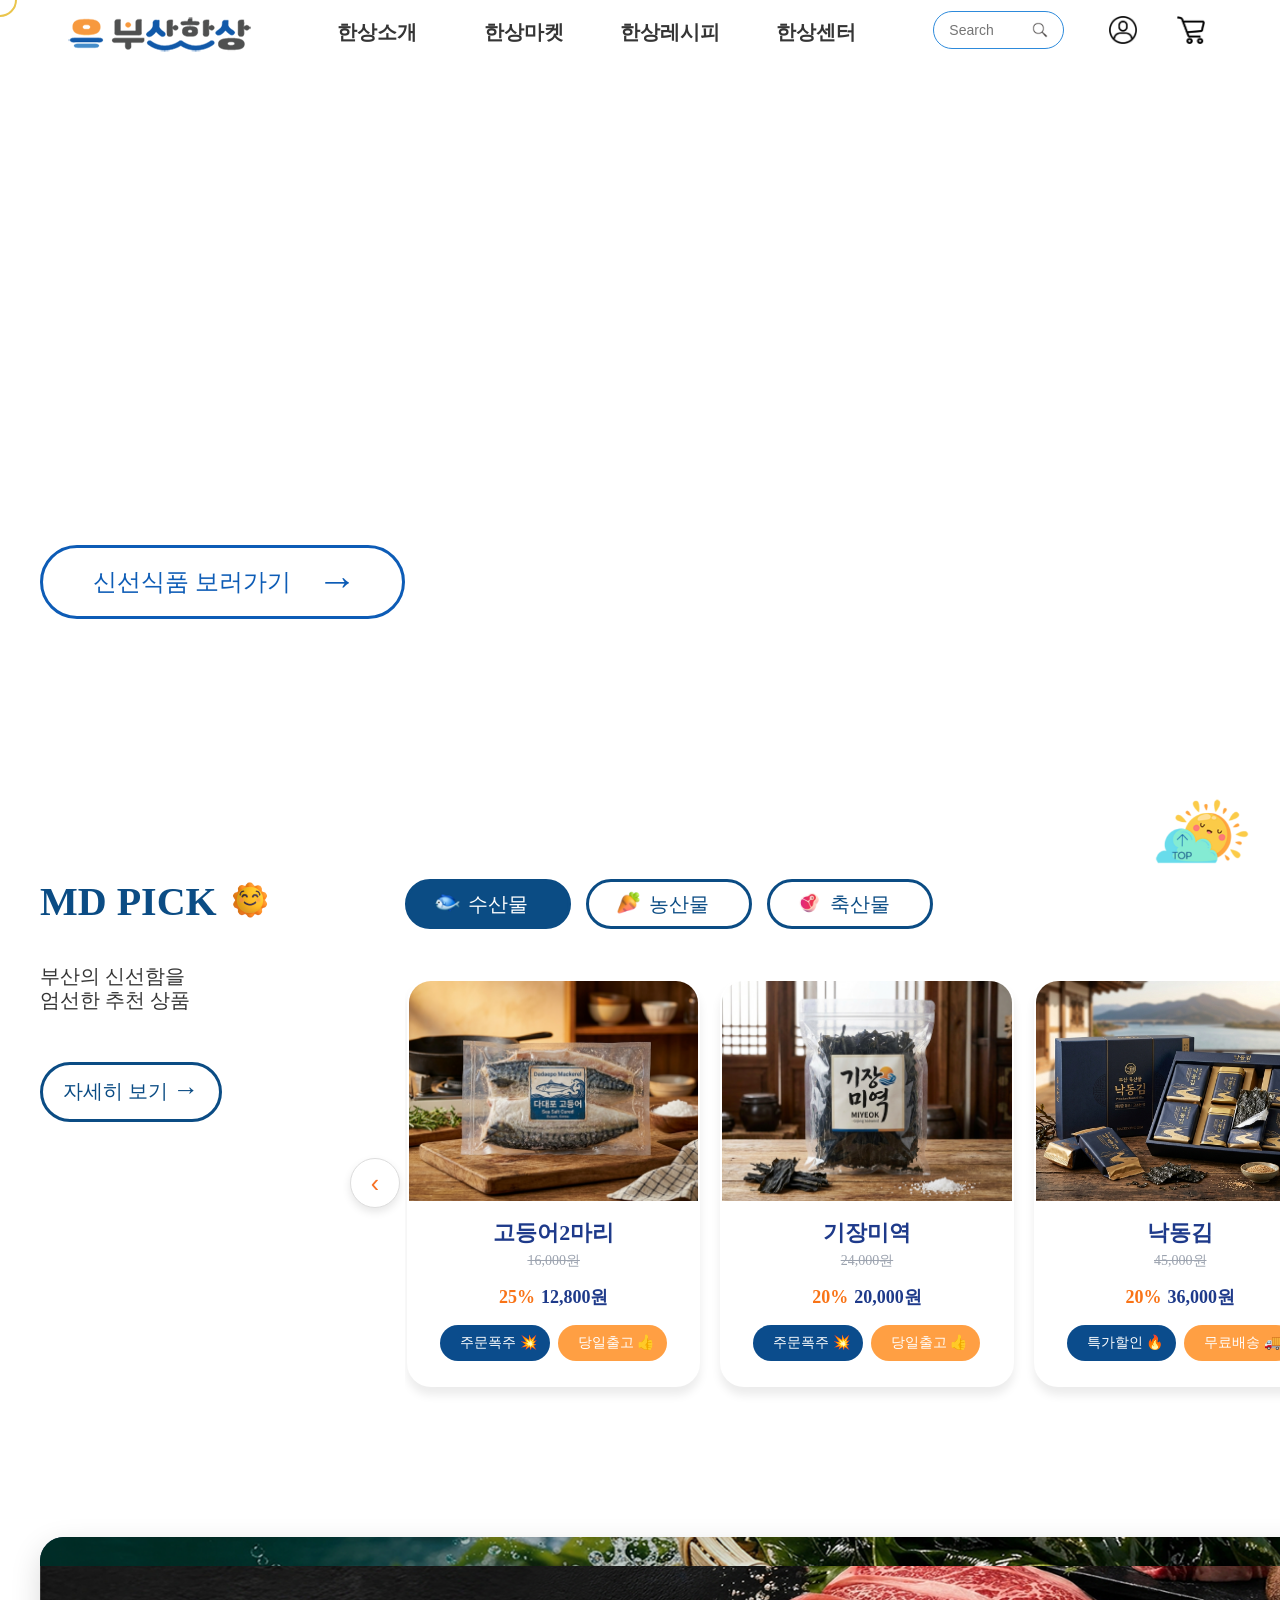
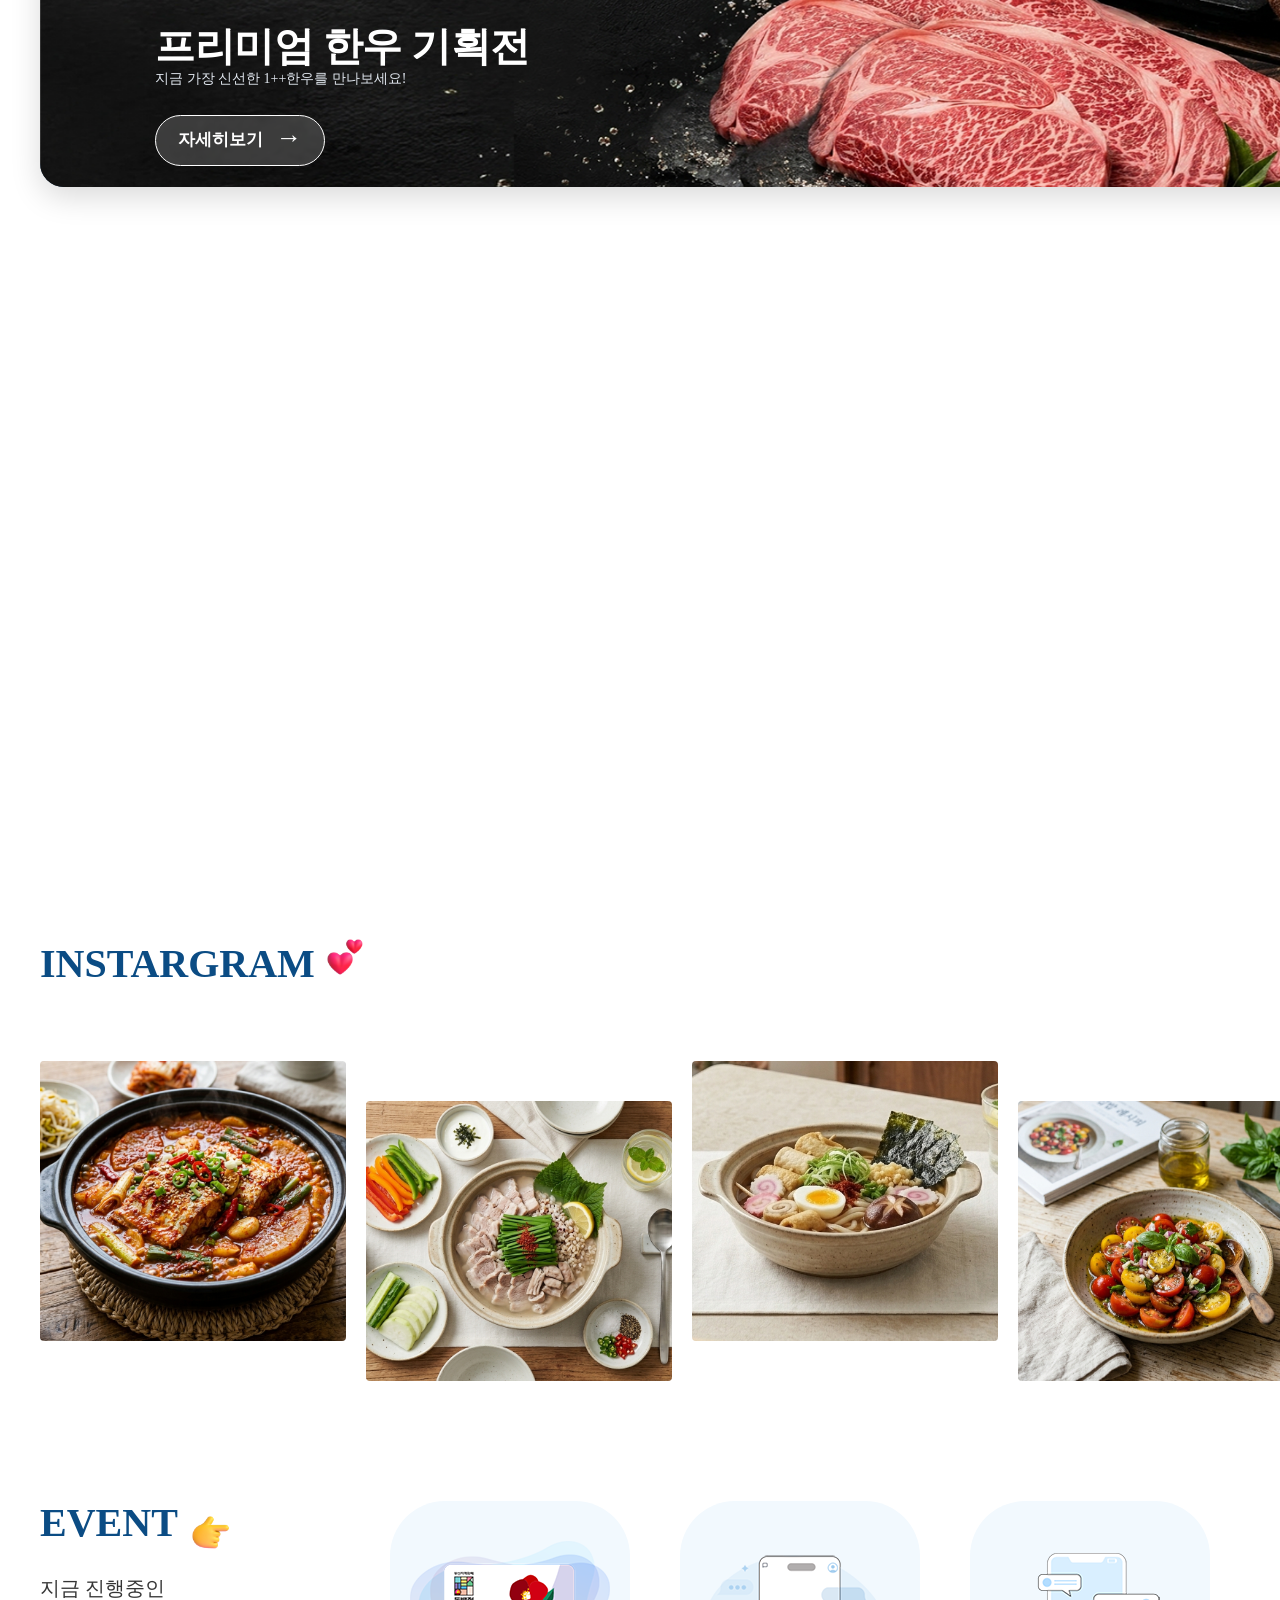
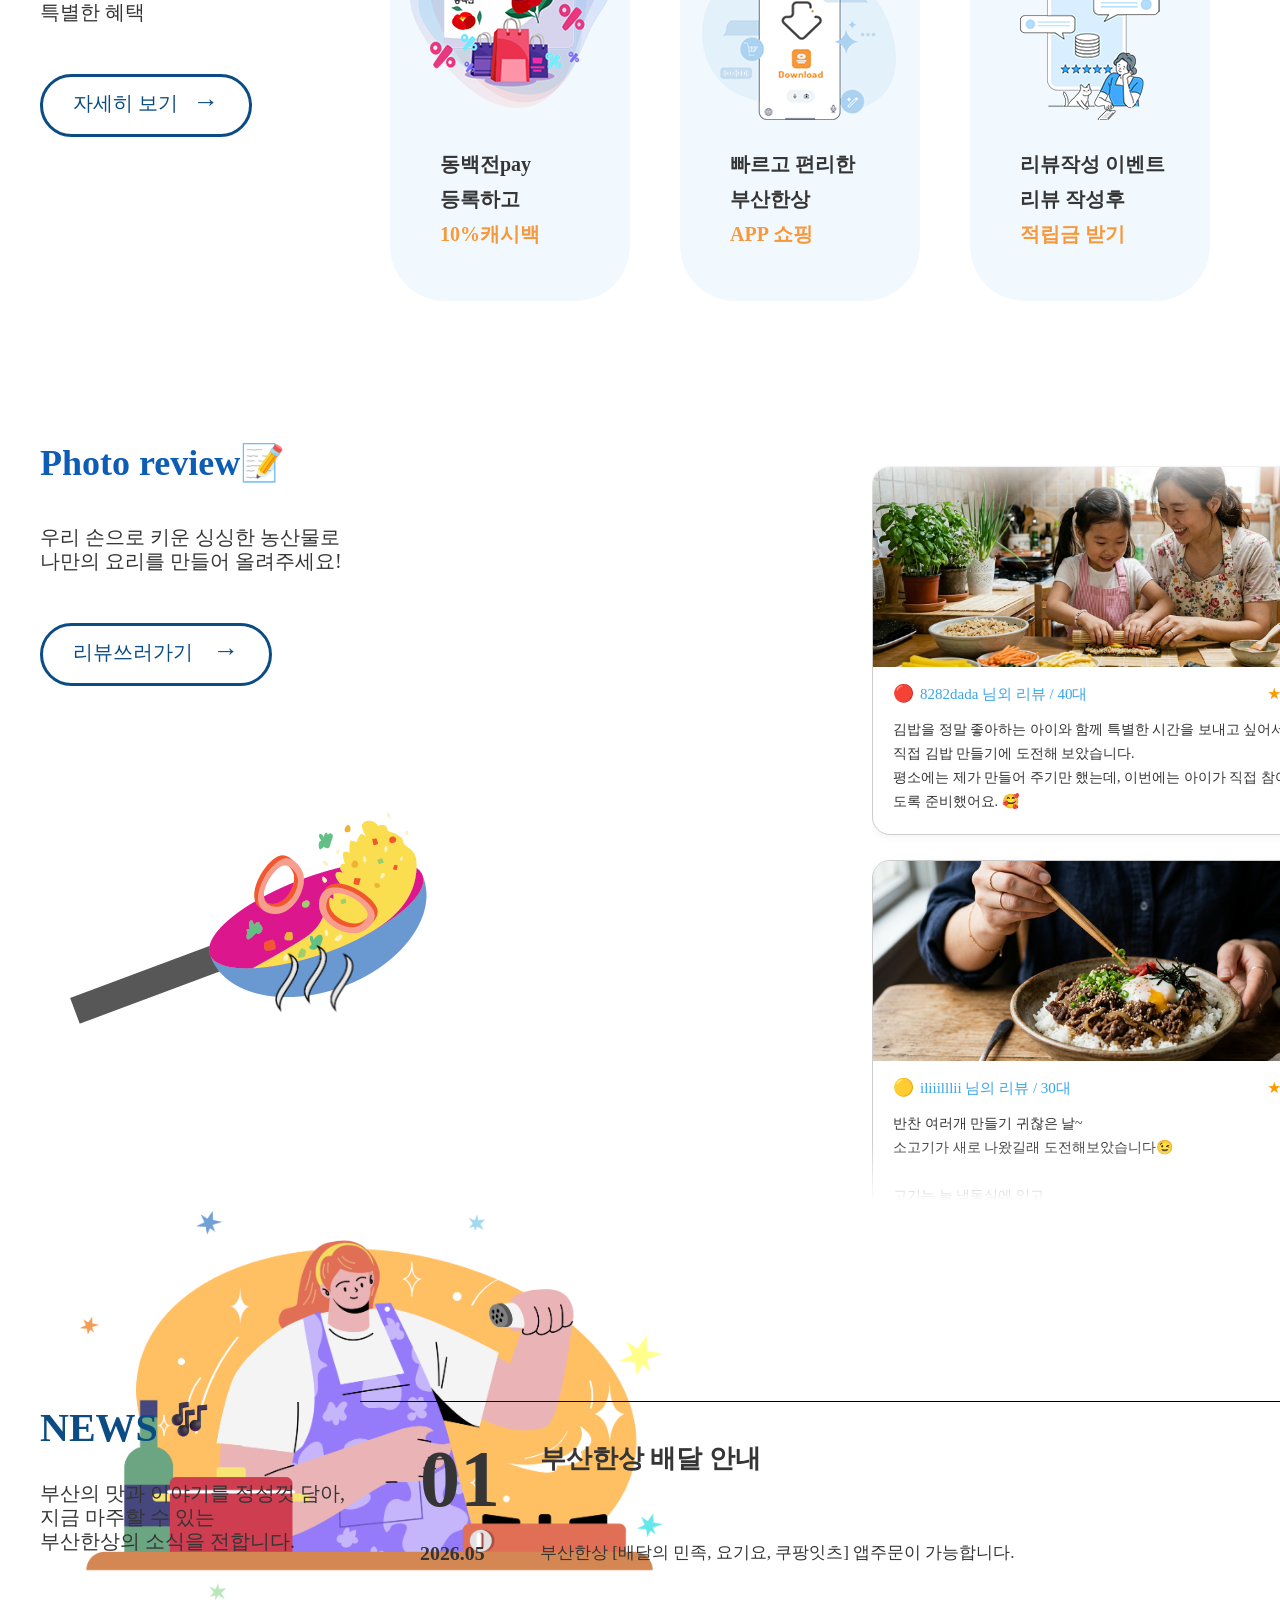
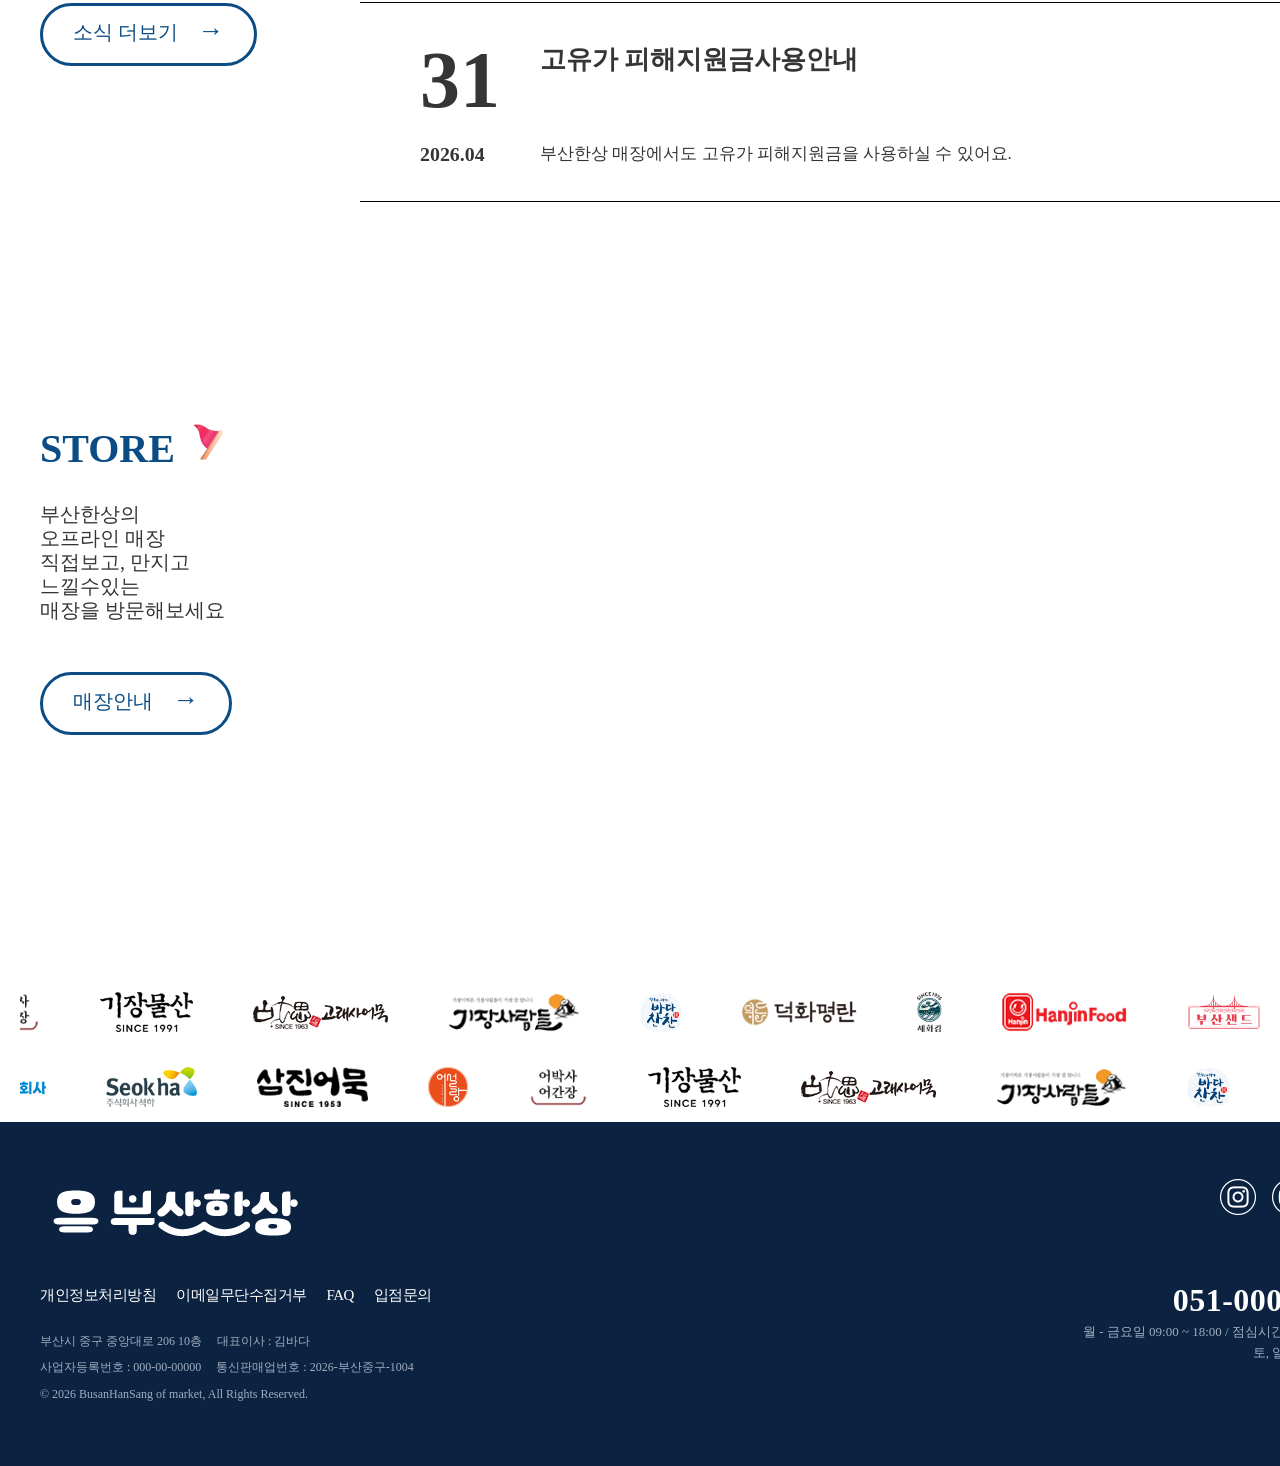
==== commit 9dd93a22: "Update index.html" ====
--- a/index.html
+++ b/index.html
@@ -17,7 +17,7 @@
 <body>
     <div id="wrap_wrap">
         <div id="wrap"><!-- 헤더전체랩 s -->
-            <div class="header_wrap">
+            <div class="header_wrap"> 
                 <h1 class="logo">
                     <a href="./index.html">
                         <img src="./imges/main_logo.png" alt="부산한상로고">
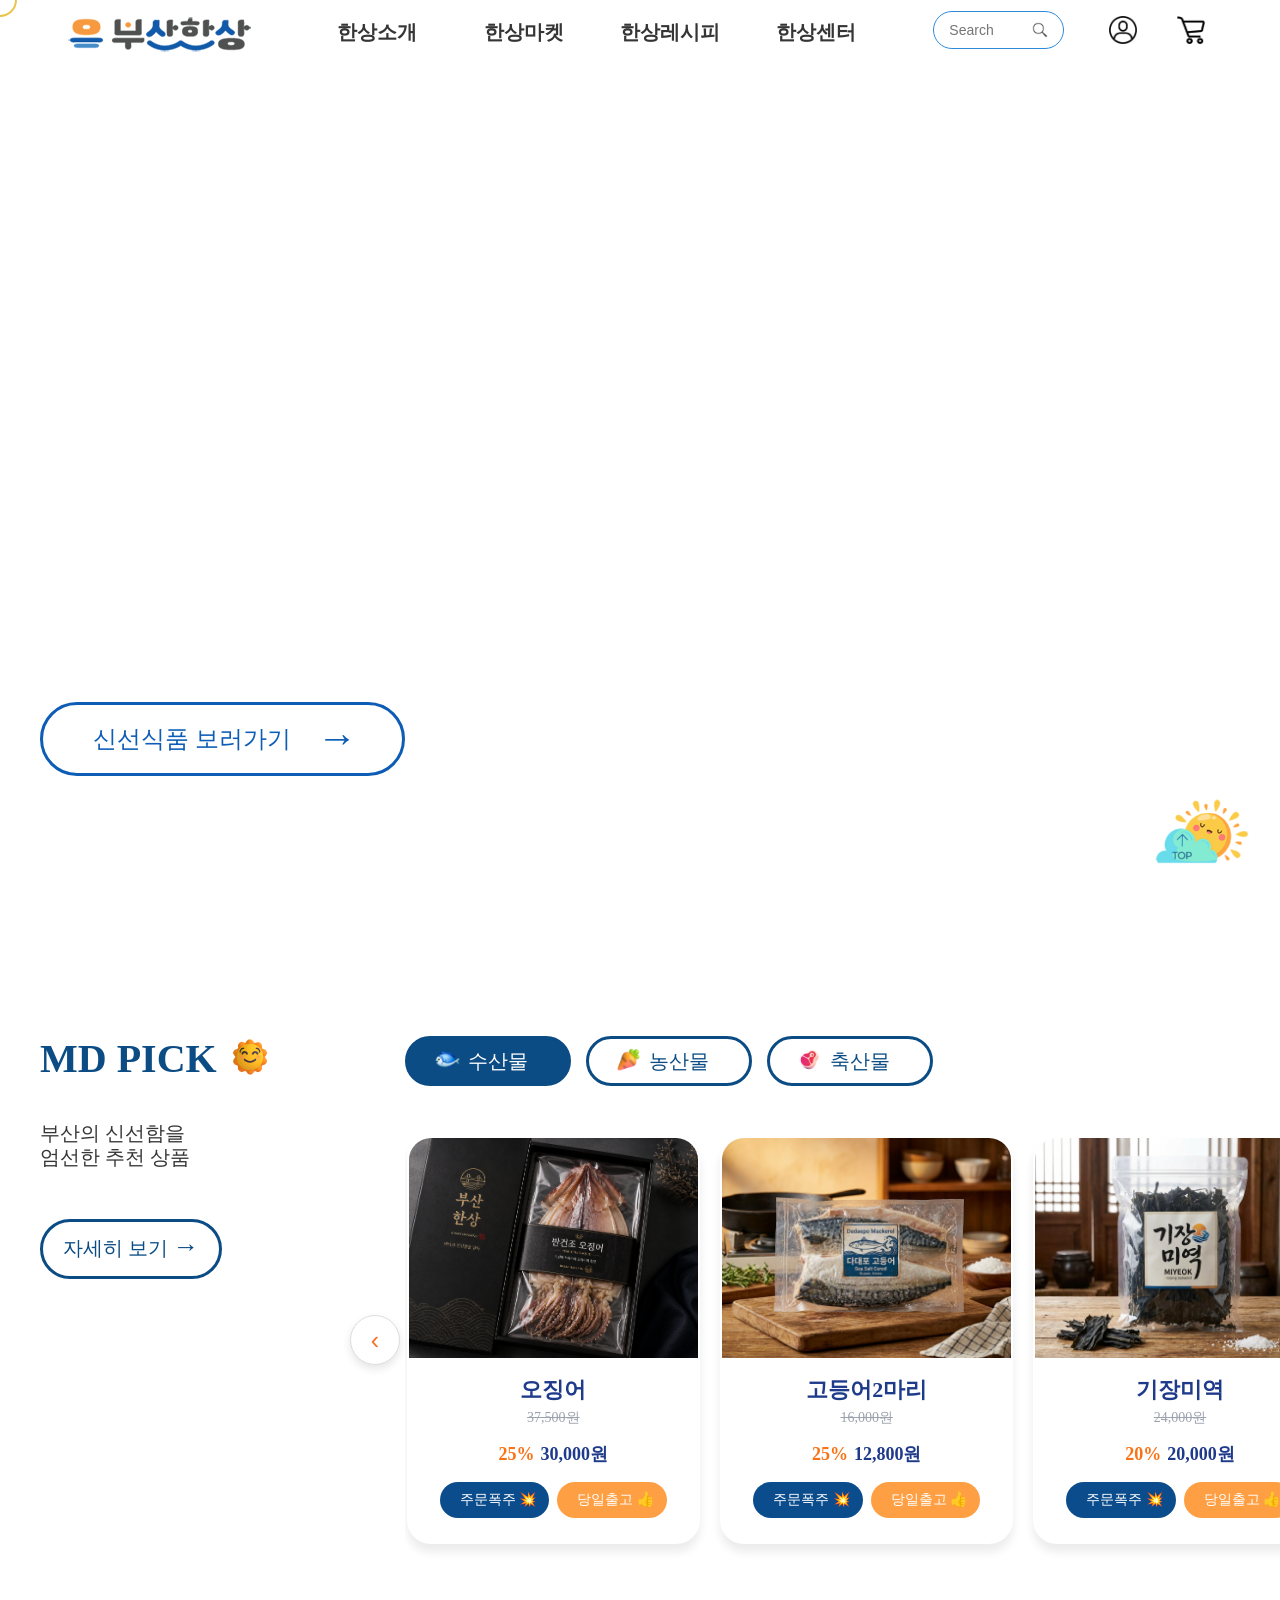
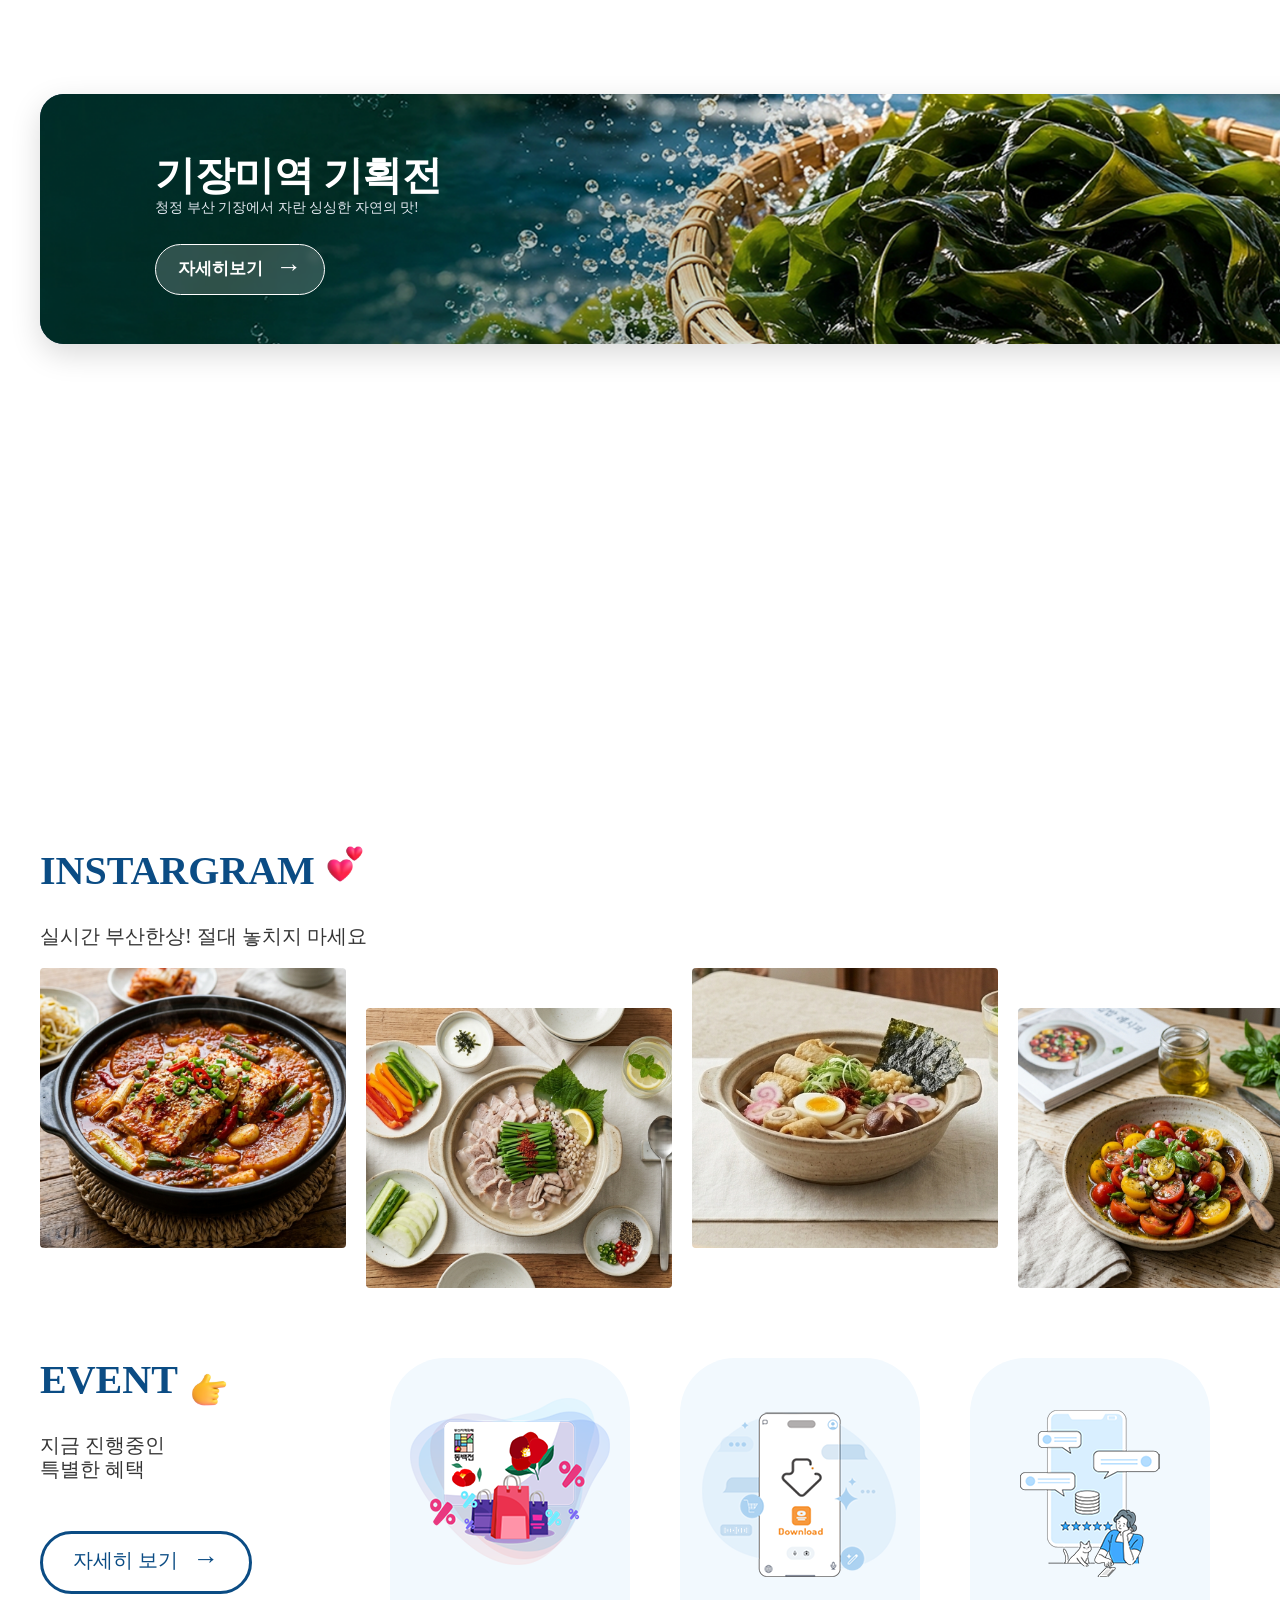
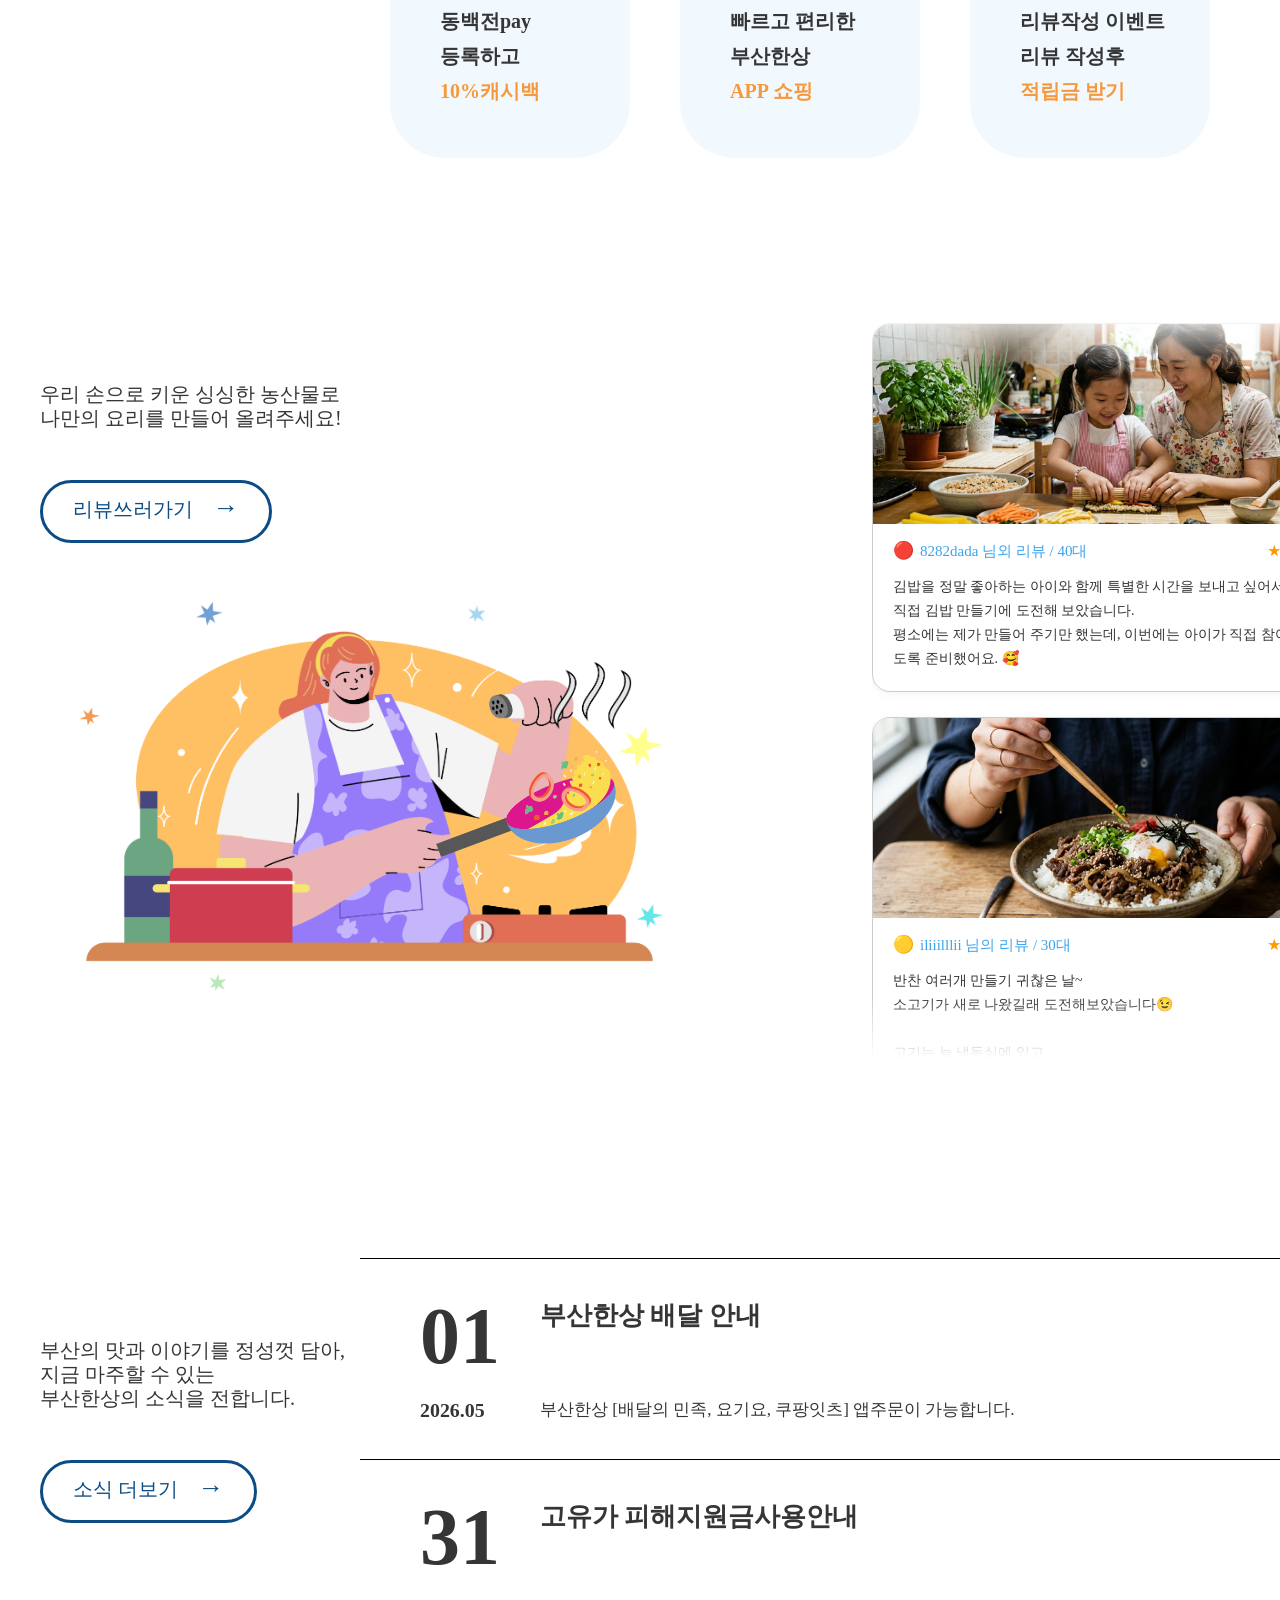
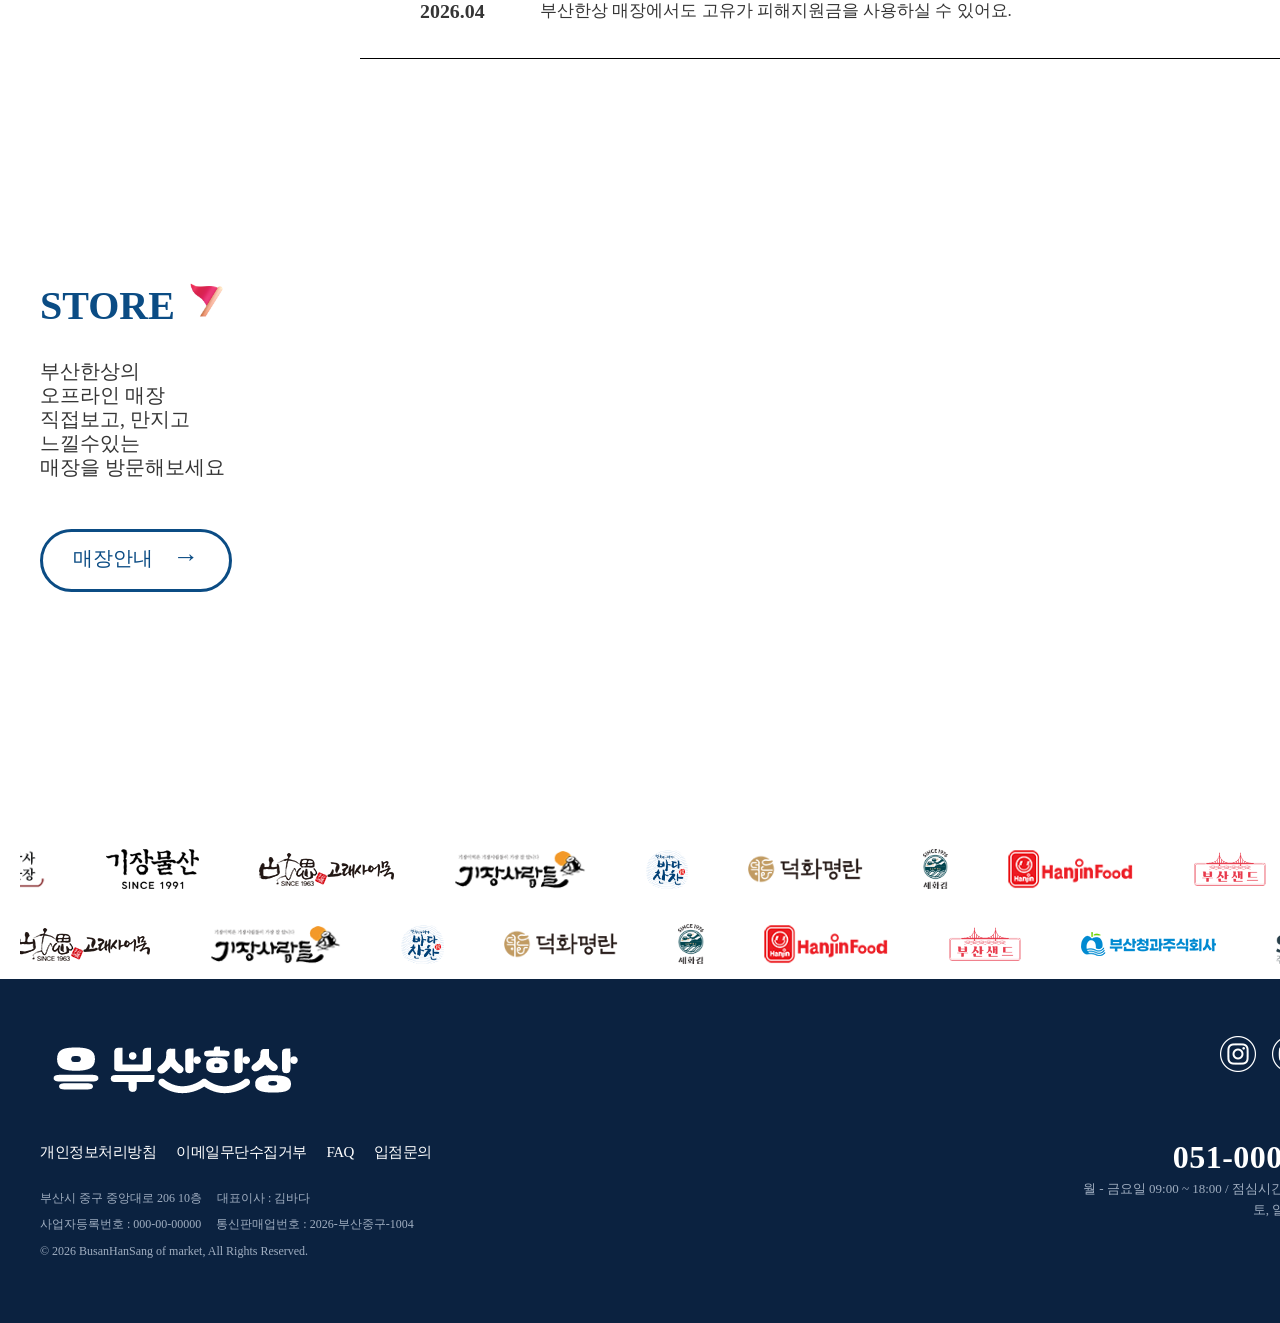
==== commit fb7a583f: "Update index.html" ====
--- a/index.html
+++ b/index.html
@@ -15,9 +15,16 @@
 </head>
 
 <body>
+
+<div id="intro-layer">
+    <video id="intro-video" autoplay muted playsinline>
+        <source src="./imges/logointro.mp4" type="video/mp4">
+    </video>
+</div>
+
     <div id="wrap_wrap">
         <div id="wrap"><!-- 헤더전체랩 s -->
-            <div class="header_wrap"> 
+            <div class="header_wrap">
                 <h1 class="logo">
                     <a href="./index.html">
                         <img src="./imges/main_logo.png" alt="부산한상로고">
@@ -89,8 +96,8 @@
                     부산에서 갓 수확한 신선함 식재료와 엄선된 특산품을 만나보세요.
                 </p>
                 <ul class="button">
-                    <li><a href="#">신선식품 보러가기 <span class="arrow">&rarr;</span></a></li>
-                    <li><a href="#">한상소개 <span class="arrow">&rarr;</span></a></li>
+                    <li><a href="./sub_market.html">신선식품 보러가기 <span class="arrow">&rarr;</span></a></li>
+                    <li><a href="./sub_about.html">한상소개 <span class="arrow">&rarr;</span></a></li>
 
                 </ul>
             </div>
@@ -101,7 +108,7 @@
                 </h1>
                 <p data-aos="fade-right" data-aos-duration="1000">부산의 신선함을<br>
                     엄선한 추천 상품</p>
-                <a href="#" data-aos="fade-right" data-aos-duration="1000">자세히 보기<span class="arrow">&rarr;</span></a>
+                <a href="./sub_market.html" data-aos="fade-right" data-aos-duration="1000">자세히 보기<span class="arrow">&rarr;</span></a>
             </div>
 
             <div id="menu"><!-- 메뉴 리스트 s -->
@@ -485,7 +492,7 @@
                             alt="이벤트아이콘"></h1>
                     <P data-aos="fade-right" data-aos-duration="1000">지금 진행중인 <br>
                         특별한 혜택</P>
-                    <a href="#" data-aos="fade-right" data-aos-duration="1000">자세히 보기<span
+                    <a href="./sub_center.html#event_wrap" data-aos="fade-right" data-aos-duration="1000">자세히 보기<span
                             class="arrow">&rarr;</span></a>
                 </li>
                 <li class="bg" data-aos="fade-left" data-aos-duration="1000">
@@ -522,9 +529,9 @@
                     우리 손으로 키운 싱싱한 농산물로<br>
                     나만의 요리를 만들어 올려주세요!
                 </p>
-                <a href="#" data-aos="fade-right" data-aos-duration="1000">리뷰쓰러가기<span class="arrow">&rarr;</span></a>
-
-                <div class="gallery-grid" data-aos="fade-up" data-aos-duration="1000">
+                <a href="./sub_recipe.html#video_wrap" data-aos="fade-right" data-aos-duration="1000">리뷰쓰러가기<span class="arrow">&rarr;</span></a>
+
+                <div class="gallery-grid">
                     <div class="bg1-1">
                         <img src="./imges/1-1.png" alt="연기">
                     </div>
@@ -725,7 +732,7 @@
                 <P data-aos="fade-right" data-aos-duration="1000">부산의 맛과 이야기를 정성껏 담아,<br>지금 마주할 수 있는 <br>부산한상의 소식을 전합니다.
                 </P>
 
-                <a href="#" data-aos="fade-right" data-aos-duration="1000">소식 더보기<span class="arrow">&rarr;</span></a>
+                <a href="./sub_center.html#news_wrap" data-aos="fade-right" data-aos-duration="1000">소식 더보기<span class="arrow">&rarr;</span></a>
 
             </div>
             <div class="news_text" data-aos="fade-left" data-aos-duration="1000">
--- a/css/style.css
+++ b/css/style.css
@@ -757,7 +757,7 @@
      margin: 100px auto;
      max-width: 100%;
      box-sizing: border-box;
-     height: 250px;
+     height: 300px;
  }
 
  .banner-container {
@@ -925,14 +925,15 @@
 
  /*-- 고정배경 --*/
  #fix_banner {
-     padding-top: 100px;
-     font-size: 35px;
+     font-size: 32px;
      color: #fff;
      line-height: 60px;
      text-align: center;
-     margin: 200px auto;
+     margin: 100px auto;
      width: 100vw;
      height: 250px;
+     padding: 60px;
+     box-sizing: border-box;
 
      background: fixed url(../imges/fix_banner_image.png) no-repeat center;
  }
@@ -944,7 +945,7 @@
      position: relative;
      width: 100%;
      max-width: 1320px;
-     margin: 100px auto;
+     margin: 0px auto;
 
      box-sizing: border-box;
  }
@@ -1263,8 +1264,32 @@
 
  .bg1-1 {
      position: absolute;
-     top: 23%;
-     left: 32%;
+     top: 15%;
+     left: 70%;
+ }
+
+ .bg1-2 {
+     position: absolute;
+     top: 29%;
+     left: 52%;
+ }
+
+ .bg1-2 img {
+     height: 210px;
+     animation: wok-snap 0.5s cubic-bezier(0.25, 0.46, 0.45, 0.94) infinite alternate;
+     backface-visibility: hidden;
+     transform-style: preserve-3d;
+     transform-origin: left center;
+ }
+
+ @keyframes wok-snap {
+     0% {
+         transform: rotate(0deg) translateY(0);
+     }
+
+     100% {
+         transform: rotate(-12deg) translateY(-8px);
+     }
  }
 
  .bg1-1 img {
@@ -1587,7 +1612,7 @@
  .store a:hover {
      background-color: #0b4c84;
      color: #fff;
-      transition: background-color 0.2s ease;
+     transition: background-color 0.2s ease;
  }
 
  .store a .arrow {
@@ -1931,4 +1956,4 @@
      border-color: #e9b816;
      box-shadow: 0 0 12px rgba(69, 140, 202, 0.5);
      transform: translate(-10%, -20%);
- }+ }
